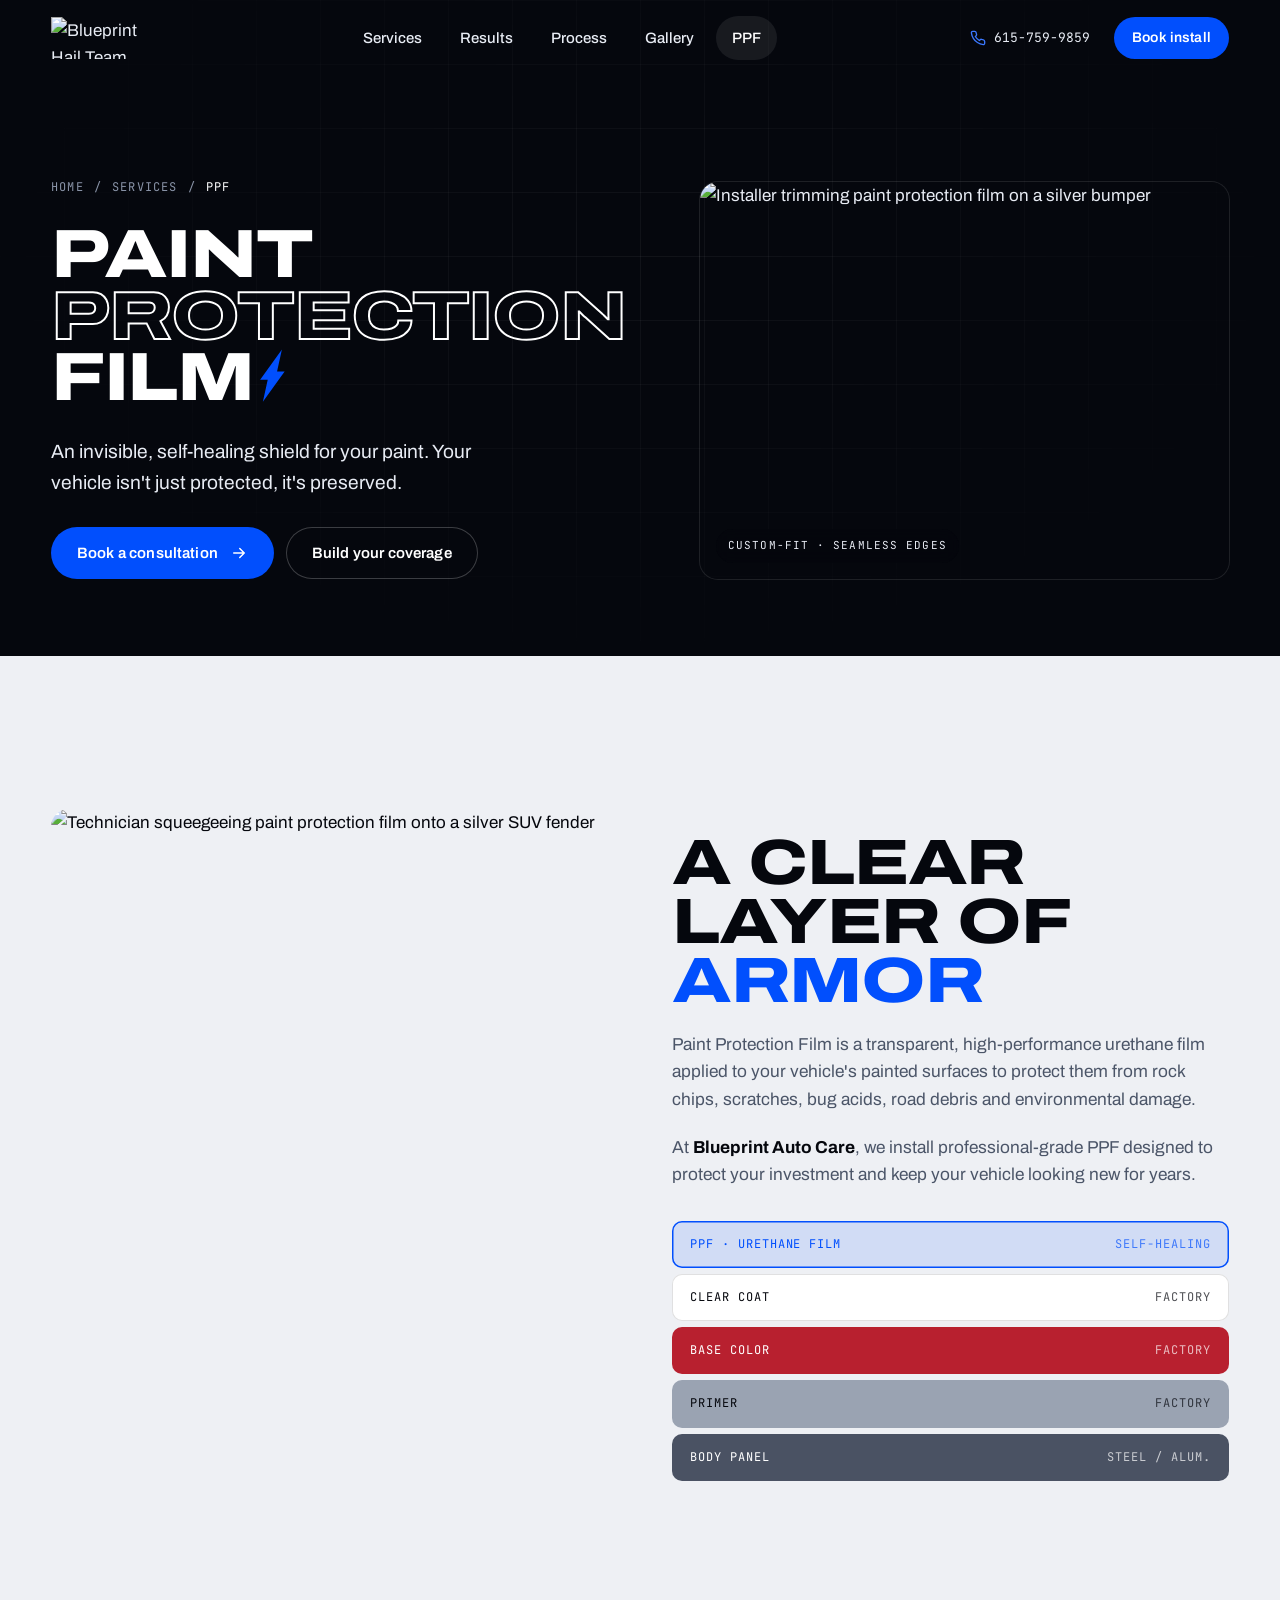
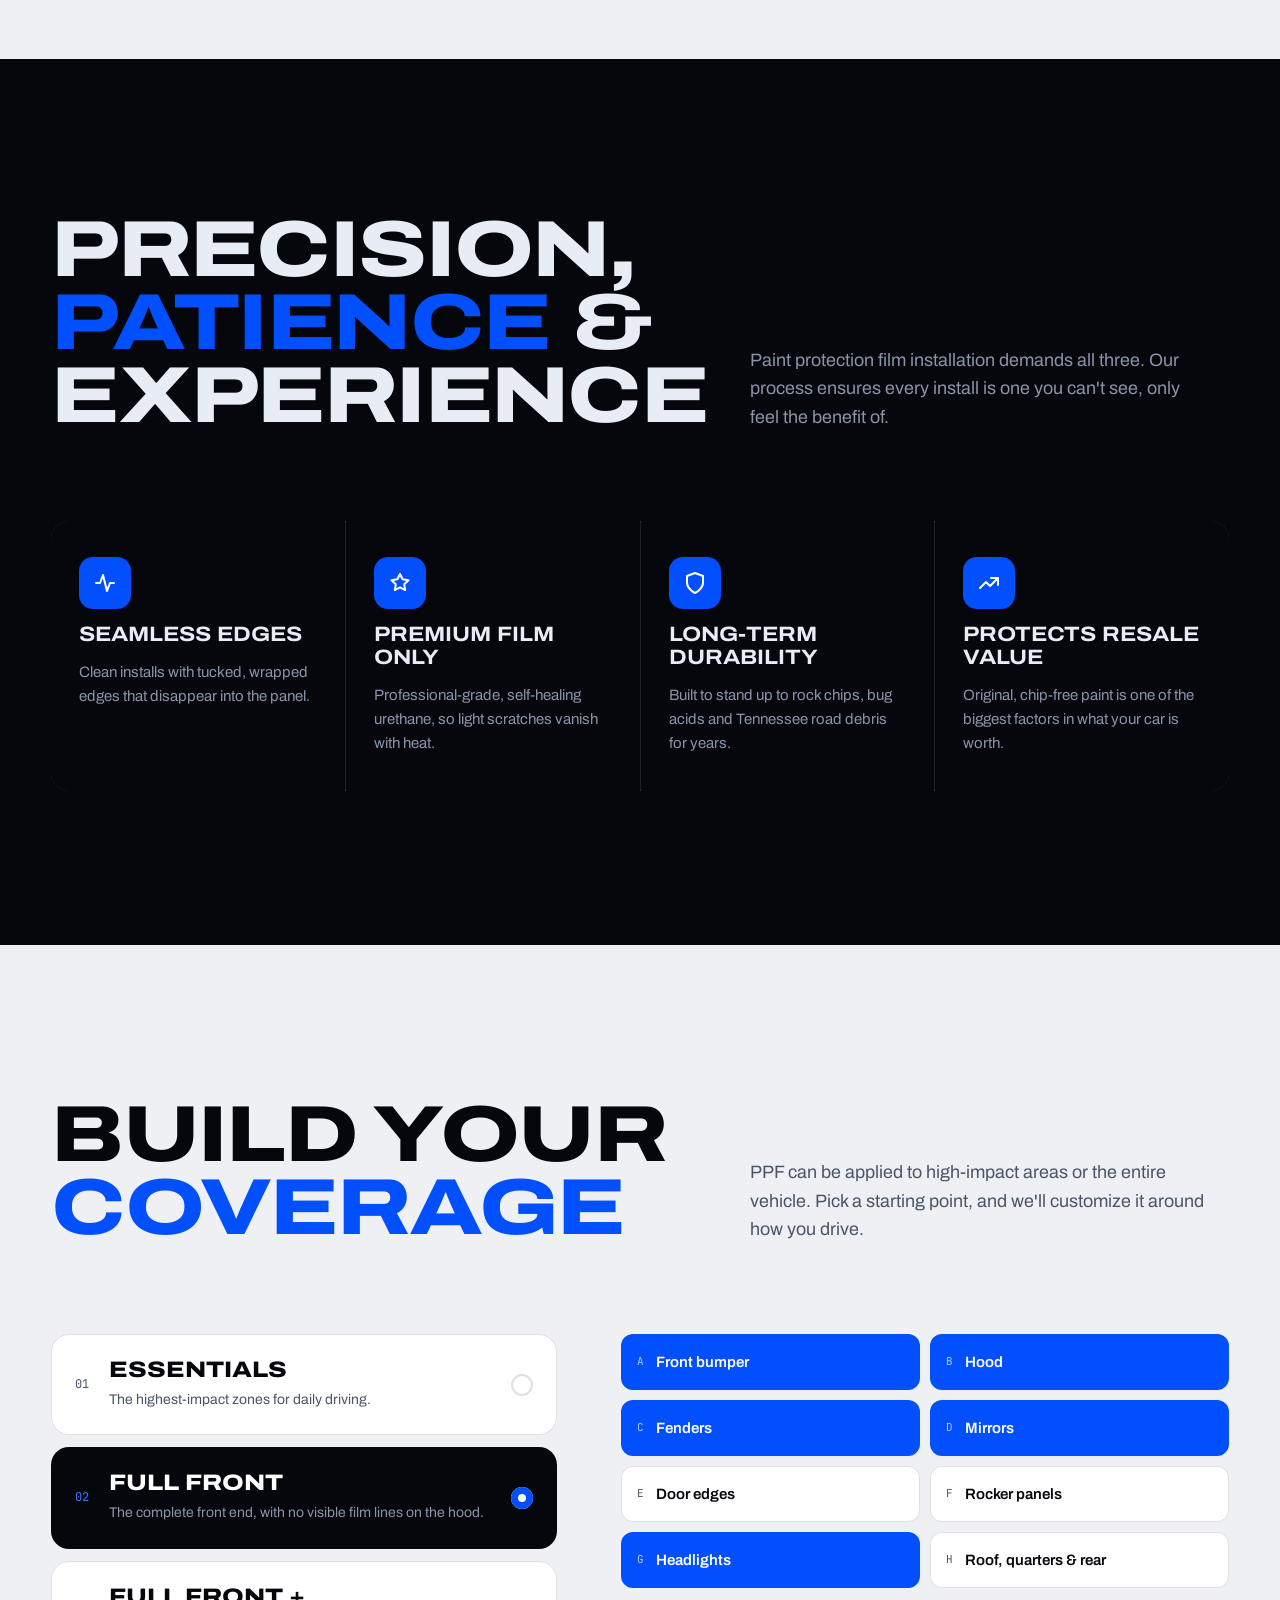
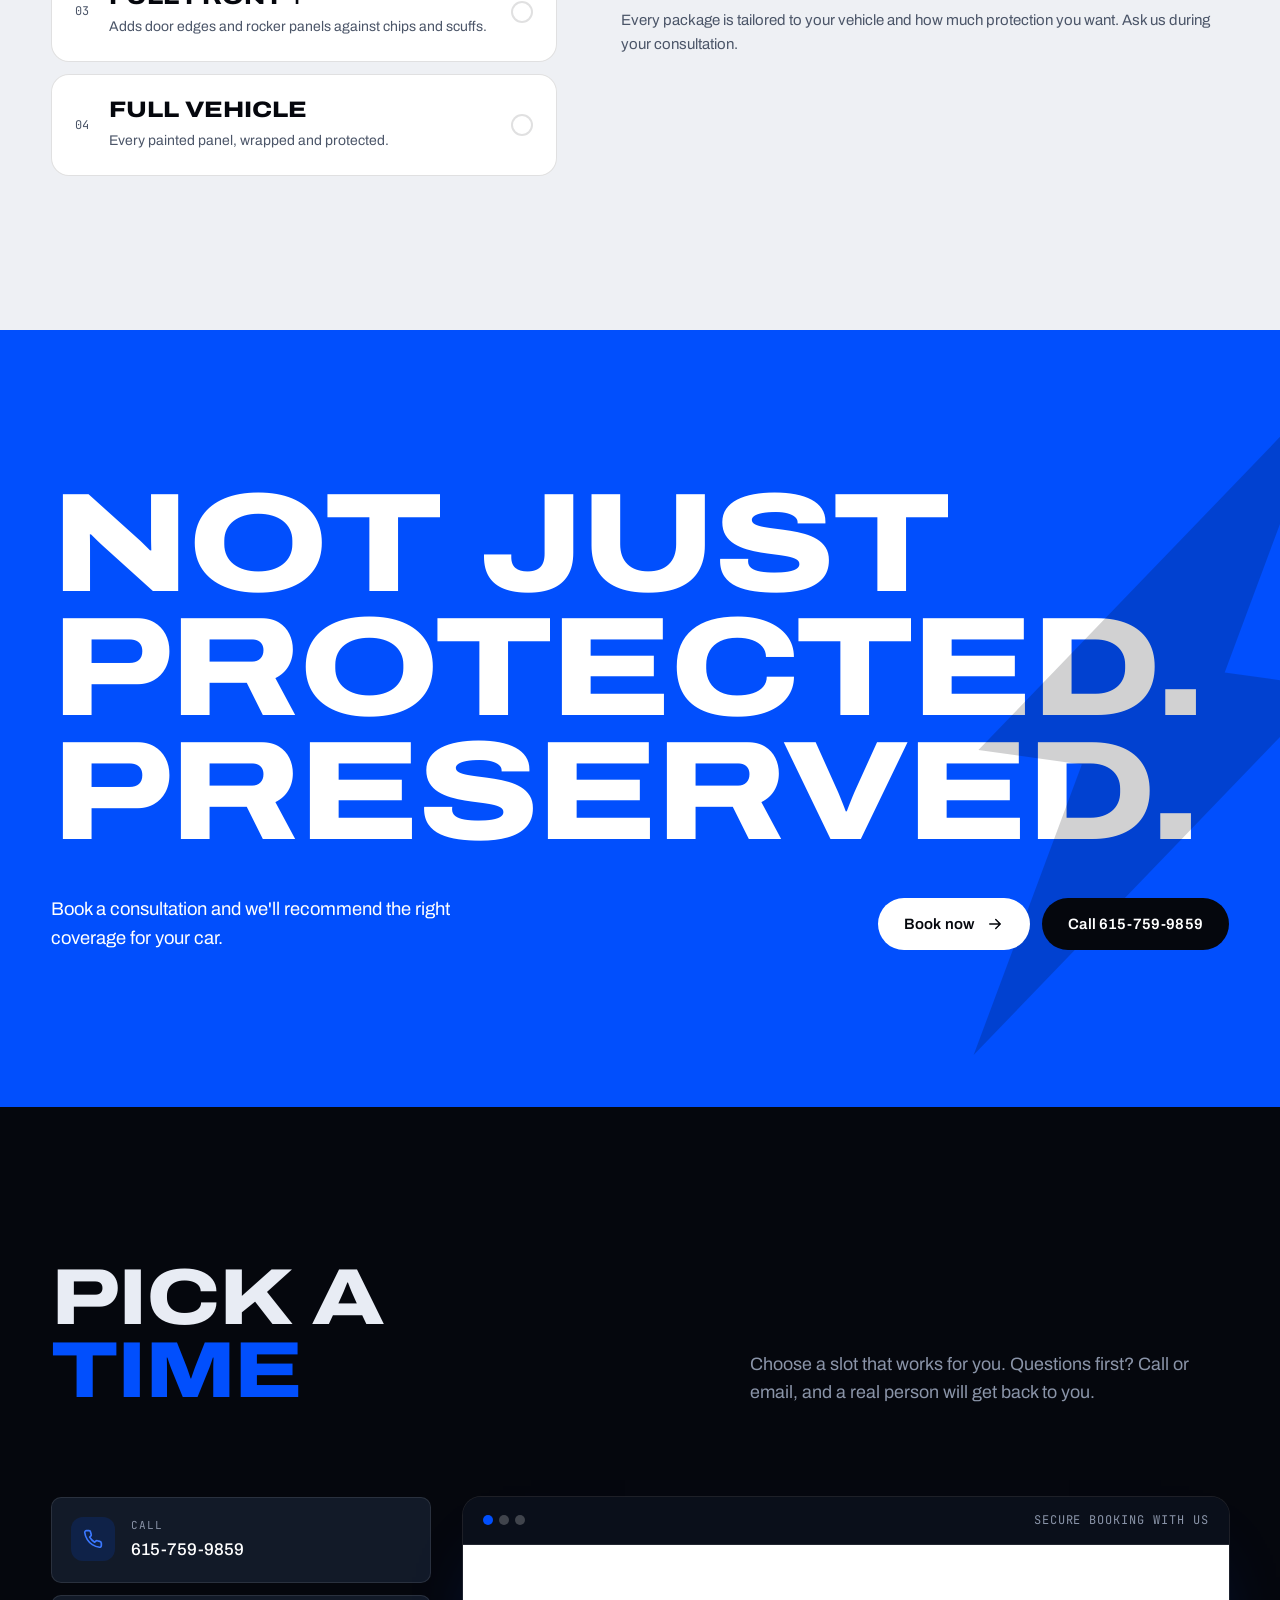
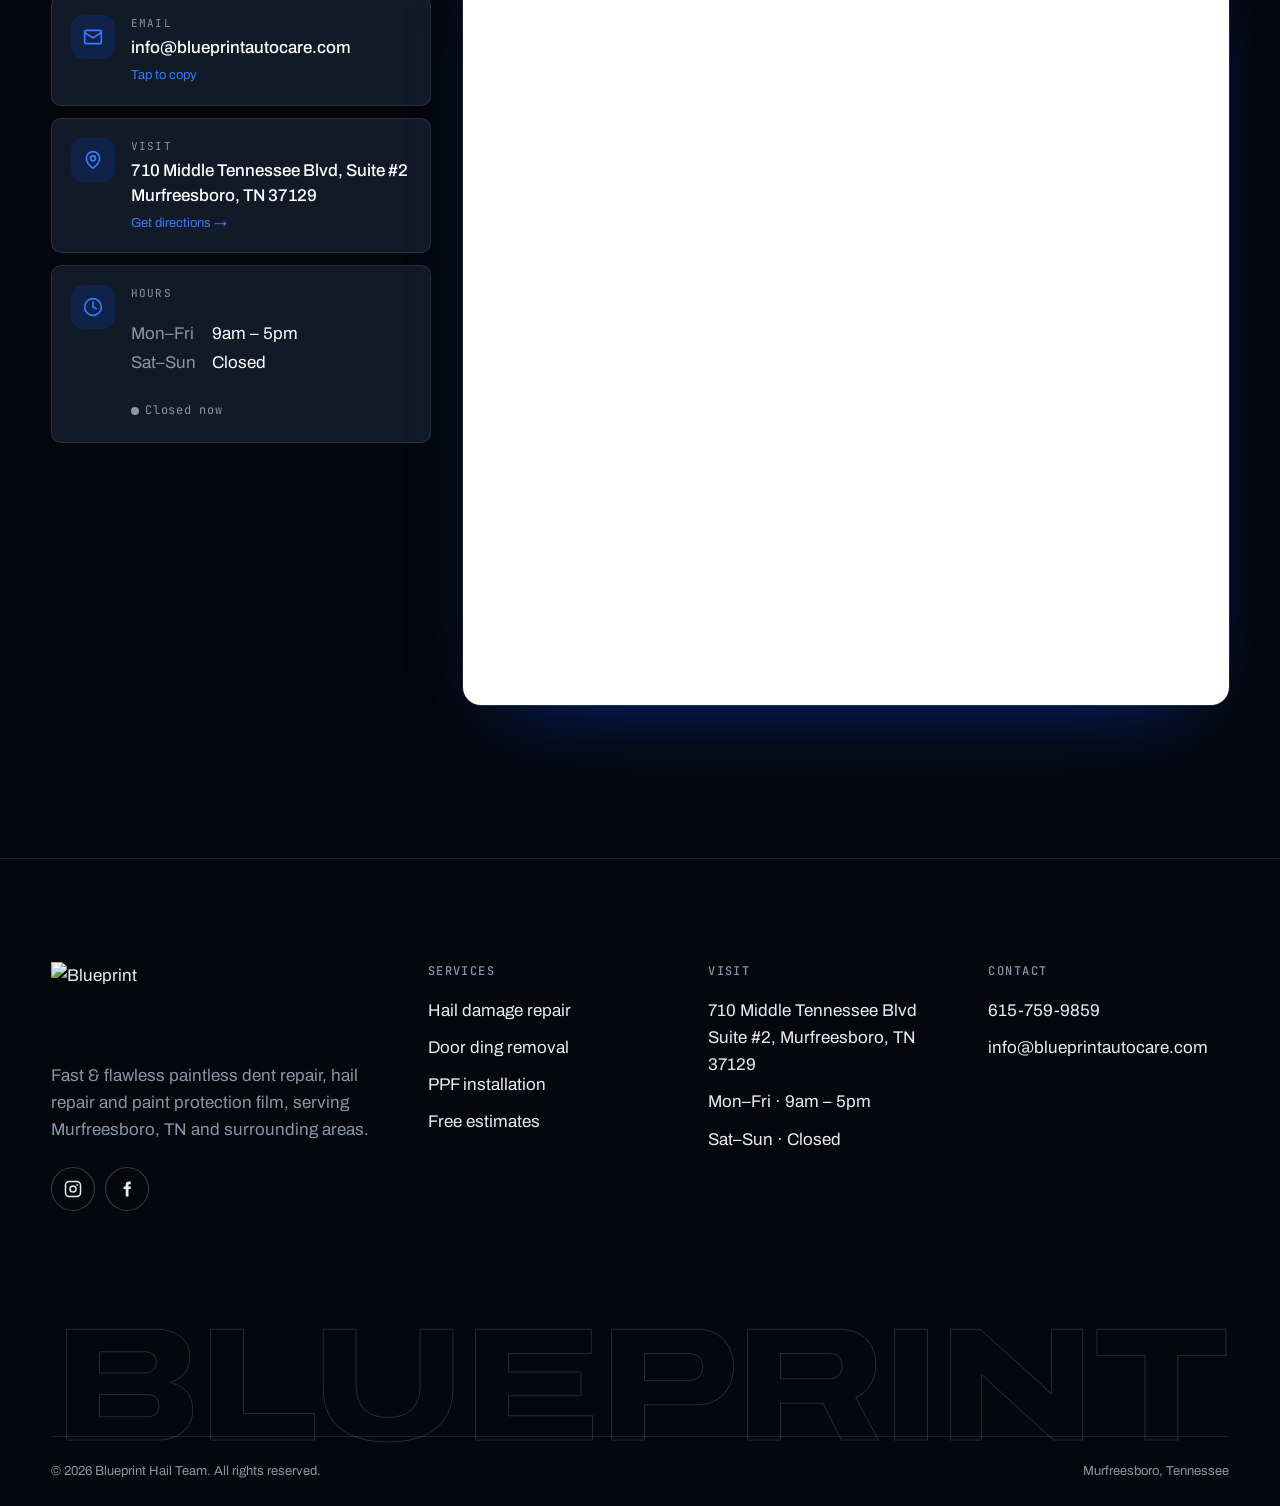
==== ppf.html @ 9aa2c20f "Jake Reboot 2.0" ====
<!DOCTYPE html>
<html lang="en" class="no-js">
<head>
	<meta charset="UTF-8">
	<meta name="viewport" content="width=device-width, initial-scale=1.0, viewport-fit=cover">
	<title>Paint Protection Film (PPF) Installation | Blueprint Hail Team, Murfreesboro TN</title>
	<meta name="description" content="Professional paint protection film installation in Murfreesboro, TN. Premium self-healing PPF, custom-fit with seamless edges. Partial front to full-vehicle coverage.">
	<meta name="theme-color" content="#05070d">
	<meta property="og:title" content="PPF Installation | Blueprint Hail Team">
	<meta property="og:description" content="Premium, self-healing paint protection film. Custom-fit coverage from the front bumper to the full vehicle.">
	<meta property="og:image" content="https://blueprintautocare.com/assets/dsc01618-web.jpg">
	<link rel="icon" type="image/svg+xml" href="assets/2025%20Update-TAT_02_BP_Color%20Fill.svg">
	<link rel="preconnect" href="https://fonts.googleapis.com">
	<link rel="preconnect" href="https://fonts.gstatic.com" crossorigin>
	<link href="https://fonts.googleapis.com/css2?family=Archivo:wdth,wght@62..125,100..900&family=JetBrains+Mono:wght@400;500&display=swap" rel="stylesheet">
	<link rel="stylesheet" href="style.css?v=15">
</head>
<body>
	<svg width="0" height="0" style="position:absolute" aria-hidden="true">
		<symbol id="i-bolt" viewBox="15 8 142 290"><path fill="currentColor" d="M34.52,295.12l26.44-119.96H19.57L138.38,11.15l-26.44,119.97h41.39Z"/></symbol>
		<symbol id="i-arrow" viewBox="0 0 24 24"><path fill="none" stroke="currentColor" stroke-width="2" stroke-linecap="round" stroke-linejoin="round" d="M5 12h14M13 6l6 6-6 6"/></symbol>
		<symbol id="i-phone" viewBox="0 0 24 24"><path fill="none" stroke="currentColor" stroke-width="2" stroke-linecap="round" stroke-linejoin="round" d="M22 16.9v3a2 2 0 0 1-2.2 2 19.8 19.8 0 0 1-8.6-3.1 19.5 19.5 0 0 1-6-6A19.8 19.8 0 0 1 2.1 4.2 2 2 0 0 1 4.1 2h3a2 2 0 0 1 2 1.7c.1.9.4 1.8.7 2.7a2 2 0 0 1-.5 2.1L8 9.8a16 16 0 0 0 6 6l1.3-1.3a2 2 0 0 1 2.1-.4c.9.3 1.8.6 2.7.7a2 2 0 0 1 1.7 2z"/></symbol>
		<symbol id="i-pin" viewBox="0 0 24 24"><path fill="none" stroke="currentColor" stroke-width="2" stroke-linecap="round" stroke-linejoin="round" d="M20 10c0 6-8 12-8 12s-8-6-8-12a8 8 0 0 1 16 0z"/><circle cx="12" cy="10" r="3" fill="none" stroke="currentColor" stroke-width="2"/></symbol>
		<symbol id="i-mail" viewBox="0 0 24 24"><rect x="2" y="4" width="20" height="16" rx="2" fill="none" stroke="currentColor" stroke-width="2"/><path fill="none" stroke="currentColor" stroke-width="2" stroke-linecap="round" stroke-linejoin="round" d="m22 7-10 6L2 7"/></symbol>
		<symbol id="i-clock" viewBox="0 0 24 24"><circle cx="12" cy="12" r="10" fill="none" stroke="currentColor" stroke-width="2"/><path fill="none" stroke="currentColor" stroke-width="2" stroke-linecap="round" d="M12 6v6l4 2"/></symbol>
		<symbol id="i-star" viewBox="0 0 24 24"><path fill="currentColor" d="m12 2 3.1 6.3 6.9 1-5 4.9 1.2 6.8L12 17.8 5.8 21l1.2-6.8-5-4.9 6.9-1z"/></symbol>
		<symbol id="i-close" viewBox="0 0 24 24"><path fill="none" stroke="currentColor" stroke-width="2" stroke-linecap="round" d="M6 6l12 12M18 6 6 18"/></symbol>
		<symbol id="i-left" viewBox="0 0 24 24"><path fill="none" stroke="currentColor" stroke-width="2" stroke-linecap="round" stroke-linejoin="round" d="m15 18-6-6 6-6"/></symbol>
		<symbol id="i-right" viewBox="0 0 24 24"><path fill="none" stroke="currentColor" stroke-width="2" stroke-linecap="round" stroke-linejoin="round" d="m9 18 6-6-6-6"/></symbol>
		<symbol id="i-drag" viewBox="0 0 24 24"><path fill="none" stroke="currentColor" stroke-width="2" stroke-linecap="round" stroke-linejoin="round" d="M8 7l-5 5 5 5M16 7l5 5-5 5M3 12h18"/></symbol>
		<symbol id="i-instagram" viewBox="0 0 24 24"><rect x="2" y="2" width="20" height="20" rx="5" fill="none" stroke="currentColor" stroke-width="2"/><circle cx="12" cy="12" r="4" fill="none" stroke="currentColor" stroke-width="2"/><circle cx="17.5" cy="6.5" r="1.2" fill="currentColor"/></symbol>
		<symbol id="i-facebook" viewBox="0 0 24 24"><path fill="currentColor" d="M14 8.5V6.8c0-.8.2-1.3 1.4-1.3H17V2.2c-.3 0-1.3-.2-2.5-.2-2.5 0-4.2 1.5-4.2 4.3v2.2H7.5V12h2.8v10H14V12h2.8l.4-3.5z"/></symbol>
	</svg>

		<a class="skip-link" href="#main">Skip to content</a>

	<header class="nav">
		<div class="wrap nav__inner">
			<a class="nav__logo" href="index.html" aria-label="Blueprint Hail Team home">
				<img src="assets/2025%20Update-TAT_01w_Uppercase%20Text_Color%20Fill.svg" alt="Blueprint Hail Team" width="117" height="42">
			</a>
			<nav class="nav__links" aria-label="Primary">
				<a href="index.html#services">Services</a>
				<a href="index.html#results">Results</a>
				<a href="index.html#process">Process</a>
				<a href="index.html#gallery">Gallery</a>
				<a href="ppf.html" aria-current="page">PPF</a>
			</nav>
			<div class="nav__right">
				<a class="nav__phone" href="tel:6157599859"><svg aria-hidden="true"><use href="#i-phone"/></svg>615-759-9859</a>
				<a class="btn btn--sm nav__book" href="#book">Book install</a>
				<button class="burger" type="button" aria-label="Open menu" aria-expanded="false" aria-controls="menu"><span></span></button>
			</div>
		</div>
	</header>

	<div class="menu" id="menu" aria-hidden="true">
		<nav class="menu__links" aria-label="Mobile">
			<a href="index.html">Home</a>
			<a href="index.html#services">Services</a>
			<a href="index.html#results">Results</a>
			<a href="index.html#gallery">Gallery</a>
			<a href="ppf.html">PPF</a>
		</nav>
		<div class="menu__foot">
			<a class="btn" href="#book">Book a PPF consult <svg class="arrow" aria-hidden="true"><use href="#i-arrow"/></svg></a>
			<a class="btn btn--ghost" href="tel:6157599859"><svg class="arrow" aria-hidden="true"><use href="#i-phone"/></svg>615-759-9859</a>
			<p>710 Middle Tennessee Blvd, Suite #2, Murfreesboro, TN · Mon–Fri 9am–5pm</p>
		</div>
	</div>

	<main id="main">
		<!-- ================= PAGE HERO ================= -->
		<section class="page-hero" aria-labelledby="ppf-title">
			<div class="grid-bg" aria-hidden="true"></div>
			<div class="wrap page-hero__grid">
				<div>
					<nav class="breadcrumb" aria-label="Breadcrumb"><a href="index.html">Home</a><span aria-hidden="true">/</span><span>Services</span><span aria-hidden="true">/</span><span style="color:var(--white)">PPF</span></nav>
					<h1 class="display page-hero__title" id="ppf-title">
						<span class="hero__title" style="font-size:inherit;line-height:inherit">
							<span class="line"><span>Paint</span></span>
							<span class="line"><span class="outline">Protection</span></span>
							<span class="line"><span>Film<svg class="bolt-inline" aria-hidden="true" style="color:var(--blue)"><use href="#i-bolt"/></svg></span></span>
						</span>
					</h1>
					<div class="page-hero__copy hero__bottom" style="margin-top:28px;grid-template-columns:1fr">
						<p class="hero__copy">An invisible, self-healing shield for your paint. Your vehicle isn't just protected, it's preserved.</p>
						<div class="hero__ctas">
							<a class="btn" href="#book" data-magnetic>Book a consultation <svg class="arrow" aria-hidden="true"><use href="#i-arrow"/></svg></a>
							<a class="btn btn--ghost" href="#coverage">Build your coverage</a>
						</div>
					</div>
				</div>
				<figure class="page-hero__media clip-reveal">
					<img src="assets/dsc01618-web.jpg" alt="Installer trimming paint protection film on a silver bumper" width="1600" height="1069" fetchpriority="high">
					<figcaption class="spec-tag">Custom-fit · Seamless edges</figcaption>
				</figure>
			</div>
		</section>

		<!-- ================= WHAT IS PPF ================= -->
		<section class="section section--light" aria-labelledby="what-title">
			<div class="wrap split">
				<div class="split__media clip-reveal">
					<img src="assets/dsc01597-web.jpg" alt="Technician squeegeeing paint protection film onto a silver SUV fender" loading="lazy" width="1069" height="1600">
				</div>
				<div class="prose">
					<h2 class="display h2 reveal" id="what-title" style="font-size:clamp(2.2rem,5vw,4.4rem)">A clear layer of<br><em>armor</em></h2>
					<p class="reveal">Paint Protection Film is a transparent, high-performance urethane film applied to your vehicle's painted surfaces to protect them from rock chips, scratches, bug acids, road debris and environmental damage.</p>
					<p class="reveal">At <strong>Blueprint Auto Care</strong>, we install professional-grade PPF designed to protect your investment and keep your vehicle looking new for years.</p>
					<div class="layers reveal-stagger" aria-label="Cross-section of a protected panel">
						<div class="layer layer--film"><span>PPF · urethane film</span><span>Self-healing</span></div>
						<div class="layer layer--clear"><span>Clear coat</span><span>Factory</span></div>
						<div class="layer layer--paint"><span>Base color</span><span>Factory</span></div>
						<div class="layer layer--primer"><span>Primer</span><span>Factory</span></div>
						<div class="layer layer--metal"><span>Body panel</span><span>Steel / alum.</span></div>
					</div>
				</div>
			</div>
		</section>

		<!-- ================= WHY BLUEPRINT ================= -->
		<section class="section" aria-labelledby="why-title">
			<div class="wrap">
				<div class="section-head">
					<div class="section-head__title">
						<h2 class="display h2 reveal" id="why-title">Precision,<br><em>patience</em> &amp; experience</h2>
					</div>
					<p class="lede reveal">Paint protection film installation demands all three. Our process ensures every install is one you can't see, only feel the benefit of.</p>
				</div>
				<div class="benefits reveal-stagger">
					<div class="benefit">
						<span class="benefit__icon"><svg viewBox="0 0 24 24" fill="none" stroke="currentColor" stroke-width="2" stroke-linecap="round" stroke-linejoin="round" aria-hidden="true"><path d="M3 12h4l3-8 4 16 3-8h4"/></svg></span>
						<h3>Seamless edges</h3>
						<p>Clean installs with tucked, wrapped edges that disappear into the panel.</p>
					</div>
					<div class="benefit">
						<span class="benefit__icon"><svg viewBox="0 0 24 24" fill="none" stroke="currentColor" stroke-width="2" stroke-linecap="round" stroke-linejoin="round" aria-hidden="true"><path d="m12 3 2.6 5.3 5.9.9-4.3 4.1 1 5.8L12 16.4l-5.2 2.7 1-5.8-4.3-4.1 5.9-.9z"/></svg></span>
						<h3>Premium film only</h3>
						<p>Professional-grade, self-healing urethane, so light scratches vanish with heat.</p>
					</div>
					<div class="benefit">
						<span class="benefit__icon"><svg viewBox="0 0 24 24" fill="none" stroke="currentColor" stroke-width="2" stroke-linecap="round" stroke-linejoin="round" aria-hidden="true"><path d="M12 22s8-4 8-10V5l-8-3-8 3v7c0 6 8 10 8 10z"/></svg></span>
						<h3>Long-term durability</h3>
						<p>Built to stand up to rock chips, bug acids and Tennessee road debris for years.</p>
					</div>
					<div class="benefit">
						<span class="benefit__icon"><svg viewBox="0 0 24 24" fill="none" stroke="currentColor" stroke-width="2" stroke-linecap="round" stroke-linejoin="round" aria-hidden="true"><path d="M3 17l6-6 4 4 8-8M14 7h7v7"/></svg></span>
						<h3>Protects resale value</h3>
						<p>Original, chip-free paint is one of the biggest factors in what your car is worth.</p>
					</div>
				</div>
			</div>
		</section>

		<!-- ================= COVERAGE ================= -->
		<section class="section section--light" id="coverage" aria-labelledby="coverage-title">
			<div class="wrap">
				<div class="section-head">
					<div class="section-head__title">
						<h2 class="display h2 reveal" id="coverage-title">Build your<br><em>coverage</em></h2>
					</div>
					<p class="lede reveal">PPF can be applied to high-impact areas or the entire vehicle. Pick a starting point, and we'll customize it around how you drive.</p>
				</div>

				<div class="coverage">
					<div class="packages reveal-stagger" role="group" aria-label="Coverage options">
						<button class="package" type="button" aria-pressed="false" data-zones="bumper,headlights,mirrors">
							<span class="package__num">01</span>
							<span><span class="package__name">Essentials</span><span class="package__desc">The highest-impact zones for daily driving.</span></span>
							<span class="package__radio" aria-hidden="true"></span>
						</button>
						<button class="package" type="button" aria-pressed="true" data-zones="bumper,hood,fenders,mirrors,headlights">
							<span class="package__num">02</span>
							<span><span class="package__name">Full front</span><span class="package__desc">The complete front end, with no visible film lines on the hood.</span></span>
							<span class="package__radio" aria-hidden="true"></span>
						</button>
						<button class="package" type="button" aria-pressed="false" data-zones="bumper,hood,fenders,mirrors,headlights,doors,rockers">
							<span class="package__num">03</span>
							<span><span class="package__name">Full front +</span><span class="package__desc">Adds door edges and rocker panels against chips and scuffs.</span></span>
							<span class="package__radio" aria-hidden="true"></span>
						</button>
						<button class="package" type="button" aria-pressed="false" data-zones="all">
							<span class="package__num">04</span>
							<span><span class="package__name">Full vehicle</span><span class="package__desc">Every painted panel, wrapped and protected.</span></span>
							<span class="package__radio" aria-hidden="true"></span>
						</button>
					</div>

					<div>
						<div class="zones reveal-stagger" aria-live="polite">
							<div class="zone" data-zone="bumper"><small>A</small>Front bumper</div>
							<div class="zone" data-zone="hood"><small>B</small>Hood</div>
							<div class="zone" data-zone="fenders"><small>C</small>Fenders</div>
							<div class="zone" data-zone="mirrors"><small>D</small>Mirrors</div>
							<div class="zone" data-zone="doors"><small>E</small>Door edges</div>
							<div class="zone" data-zone="rockers"><small>F</small>Rocker panels</div>
							<div class="zone" data-zone="headlights"><small>G</small>Headlights</div>
							<div class="zone" data-zone="full"><small>H</small>Roof, quarters &amp; rear</div>
						</div>
						<p class="coverage__note reveal">Every package is tailored to your vehicle and how much protection you want. Ask us during your consultation.</p>
					</div>
				</div>
			</div>
		</section>

		<!-- ================= CTA BAND ================= -->
		<section class="section section--blue cta-band" aria-label="Get started">
			<svg class="cta-band__bolt" viewBox="15 8 142 290" aria-hidden="true"><path d="M34.52,295.12l26.44-119.96H19.57L138.38,11.15l-26.44,119.97h41.39Z"/></svg>
			<div class="wrap">
				<h2 class="display cta-band__title reveal">Not just<br>protected.<br>Preserved.</h2>
				<div class="cta-band__row reveal">
					<p style="max-width:40ch;font-size:1.15rem">Book a consultation and we'll recommend the right coverage for your car.</p>
					<div style="display:flex;gap:12px;flex-wrap:wrap">
						<a class="btn btn--white" href="#book" data-magnetic>Book now <svg class="arrow" aria-hidden="true"><use href="#i-arrow"/></svg></a>
						<a class="btn btn--dark" href="tel:6157599859">Call 615-759-9859</a>
					</div>
				</div>
			</div>
		</section>

		<!-- ================= BOOKING ================= -->
		<section class="section" id="book" aria-labelledby="book-title">
			<div class="wrap">
				<div class="section-head">
					<div class="section-head__title">
						<h2 class="display h2 reveal" id="book-title">Pick a<br><em>time</em></h2>
					</div>
					<p class="lede reveal">Choose a slot that works for you. Questions first? Call or email, and a real person will get back to you.</p>
				</div>
				<div class="booking">
					<div class="info-list reveal-stagger">
						<a class="info" href="tel:6157599859">
							<span class="info__icon"><svg aria-hidden="true"><use href="#i-phone"/></svg></span>
							<span><span class="info__k">Call</span><span class="info__v">615-759-9859</span></span>
						</a>
						<button class="info" type="button" data-copy="info@blueprintautocare.com">
							<span class="info__icon"><svg aria-hidden="true"><use href="#i-mail"/></svg></span>
							<span><span class="info__k">Email</span><span class="info__v">info@blueprintautocare.com</span><span class="info__note" aria-live="polite">Tap to copy</span></span>
						</button>
						<a class="info" href="https://www.google.com/maps/dir/?api=1&amp;destination=710%20Middle%20Tennessee%20Blvd%20Suite%20%232%20Murfreesboro%2C%20TN%2037129" target="_blank" rel="noopener">
							<span class="info__icon"><svg aria-hidden="true"><use href="#i-pin"/></svg></span>
							<span><span class="info__k">Visit</span><span class="info__v">710 Middle Tennessee Blvd, Suite #2<br>Murfreesboro, TN 37129</span><span class="info__note">Get directions →</span></span>
						</a>
						<div class="info">
							<span class="info__icon"><svg aria-hidden="true"><use href="#i-clock"/></svg></span>
							<span>
								<span class="info__k">Hours</span>
								<dl class="hours"><dt>Mon–Fri</dt><dd>9am – 5pm</dd><dt>Sat–Sun</dt><dd>Closed</dd></dl>
								<span class="open-badge" aria-live="polite"></span>
							</span>
						</div>
					</div>
					<div class="scheduler reveal">
						<div class="scheduler__bar"><span class="scheduler__dots" aria-hidden="true"><i></i><i></i><i></i></span><span>Secure booking with us</span></div>
						<!-- Google Calendar Appointment Scheduling begin -->
<iframe src="https://calendar.google.com/calendar/appointments/schedules/AcZssZ2P0lIAbGLiR3K-W4976WwD8EBDW6SEz6bKkScvPcoPEzA7Uhv_6_Kh0KGtB_3BS-S6Pb1pARoO?gv=true" style="border: 0" width="100%" height="600" frameborder="0"></iframe>
<!-- end Google Calendar Appointment Scheduling -->
					</div>
				</div>
			</div>
		</section>
	</main>

	<!-- ================= FOOTER ================= -->
	<footer class="footer">
		<div class="wrap">
			<div class="footer__grid">
				<div class="footer__brand">
					<img src="assets/2025%20Update-TAT_02w_BP_Color%20Fill.svg" alt="Blueprint" width="120" height="80" loading="lazy">
					<p>Fast &amp; flawless paintless dent repair, hail repair and paint protection film, serving Murfreesboro, TN and surrounding areas.</p>
					<div class="socials">
						<a href="https://www.instagram.com/blueprinthailteam/" target="_blank" rel="noopener" aria-label="Instagram"><svg aria-hidden="true"><use href="#i-instagram"/></svg></a>
						<a href="https://www.facebook.com/p/Blueprint-Hail-Team-100042714476335/" target="_blank" rel="noopener" aria-label="Facebook"><svg aria-hidden="true"><use href="#i-facebook"/></svg></a>
					</div>
				</div>
				<div>
					<h4>Services</h4>
					<ul class="footer__list">
						<li><a href="index.html#services">Hail damage repair</a></li>
						<li><a href="index.html#services">Door ding removal</a></li>
						<li><a href="ppf.html">PPF installation</a></li>
						<li><a href="#book">Free estimates</a></li>
					</ul>
				</div>
				<div>
					<h4>Visit</h4>
					<ul class="footer__list">
						<li><a href="https://www.google.com/maps/dir/?api=1&amp;destination=710%20Middle%20Tennessee%20Blvd%20Suite%20%232%20Murfreesboro%2C%20TN%2037129" target="_blank" rel="noopener">710 Middle Tennessee Blvd<br>Suite #2, Murfreesboro, TN 37129</a></li>
						<li>Mon–Fri · 9am – 5pm</li>
						<li>Sat–Sun · Closed</li>
					</ul>
				</div>
				<div>
					<h4>Contact</h4>
					<ul class="footer__list">
						<li><a href="tel:6157599859">615-759-9859</a></li>
						<li><a href="mailto:info@blueprintautocare.com">info@blueprintautocare.com</a></li>
					</ul>
				</div>
			</div>
		</div>
		<div class="display footer__mega" aria-hidden="true">Blueprint</div>
		<div class="wrap">
			<div class="footer__bottom">
				<span>© <span data-year>2026</span> Blueprint Hail Team. All rights reserved.</span>
				<span>Murfreesboro, Tennessee</span>
			</div>
		</div>
	</footer>

	<div class="action-bar" aria-label="Quick actions">
		<a class="btn btn--ghost" href="tel:6157599859"><svg class="arrow" aria-hidden="true"><use href="#i-phone"/></svg>Call</a>
		<a class="btn" href="#book">Book install</a>
	</div>

	<script src="script.js?v=15"></script>
</body>
</html>
---- style.css ----
/* ==========================================================================
   Blueprint Hail Team: design system
   ========================================================================== */

:root {
  --blue: #014ffd;
  --blue-hi: #3b78ff;
  --blue-glow: rgba(1, 79, 253, 0.45);
  --ink: #05070d;
  --ink-2: #0a0f1a;
  --navy: #041c2c;
  --steel: #121a28;
  --paper: #eef0f4;
  --paper-2: #e2e6ee;
  --white: #ffffff;
  --text: #e8ecf4;
  --muted: #8a94a8;
  --muted-dark: #4b5568;
  --line: rgba(255, 255, 255, 0.1);
  --line-strong: rgba(255, 255, 255, 0.22);
  --line-dark: rgba(5, 7, 13, 0.12);

  --font: "Archivo", system-ui, -apple-system, "Segoe UI", sans-serif;
  --mono: "JetBrains Mono", ui-monospace, "SF Mono", Menlo, monospace;

  --gutter: clamp(16px, 4vw, 56px);
  --max: 1440px;
  --radius: 18px;
  --radius-sm: 10px;
  --ease: cubic-bezier(0.22, 1, 0.36, 1);
  --ease-in-out: cubic-bezier(0.65, 0, 0.35, 1);
  --nav-h: 76px;
}

/* ---------- Reset ---------- */
*, *::before, *::after { box-sizing: border-box; }
html { -webkit-text-size-adjust: 100%; scroll-behavior: smooth; scroll-padding-top: var(--nav-h); }
body {
  margin: 0;
  background: var(--ink);
  color: var(--text);
  font-family: var(--font);
  font-size: 17px;
  line-height: 1.6;
  font-variation-settings: "wdth" 100;
  -webkit-font-smoothing: antialiased;
  overflow-x: hidden;
}
img, video, svg, iframe { display: block; max-width: 100%; }
a { color: inherit; text-decoration: none; }
button { font: inherit; color: inherit; background: none; border: 0; cursor: pointer; padding: 0; }
h1, h2, h3, h4, p, ul, figure, blockquote { margin: 0; }
ul { padding: 0; list-style: none; }
::selection { background: var(--blue); color: var(--white); }
:focus-visible { outline: 2px solid var(--blue-hi); outline-offset: 3px; border-radius: 4px; }

.sr-only {
  position: absolute; width: 1px; height: 1px; padding: 0; margin: -1px;
  overflow: hidden; clip: rect(0 0 0 0); white-space: nowrap; border: 0;
}
.skip-link {
  position: fixed; top: 12px; left: 12px; z-index: 200;
  background: var(--blue); color: var(--white); padding: 10px 16px; border-radius: 999px;
  transform: translateY(-200%); transition: transform 0.3s var(--ease);
}
.skip-link:focus { transform: none; }

/* ---------- Layout primitives ---------- */
.wrap { width: 100%; max-width: var(--max); margin-inline: auto; padding-inline: var(--gutter); }
.section { position: relative; padding-block: clamp(88px, 12vw, 168px); }
.section--light { background: var(--paper); color: var(--ink); }
.section--blue { background: var(--blue); color: var(--white); }

.display {
  font-weight: 800;
  font-variation-settings: "wdth" 125;
  text-transform: uppercase;
  letter-spacing: -0.02em;
  line-height: 0.92;
}
.h2 {
  font-size: clamp(2.4rem, 6.2vw, 5.6rem);
}
.h2 em, .display em {
  font-style: normal;
  color: var(--blue);
}
.section--blue .h2 em { color: var(--ink); }
.lede { font-size: clamp(1.05rem, 1.4vw, 1.25rem); color: var(--muted); max-width: 46ch; }
.section--light .lede { color: var(--muted-dark); }

.section-head {
  display: grid; gap: 28px;
  grid-template-columns: 1fr;
  margin-bottom: clamp(48px, 7vw, 96px);
}
.section-head__title { display: grid; gap: 20px; }
@media (min-width: 900px) {
  .section-head { grid-template-columns: 1.4fr 1fr; align-items: end; }
}

/* blueprint grid texture */
.grid-bg {
  position: absolute; inset: 0; pointer-events: none;
  background-image:
    linear-gradient(var(--line) 1px, transparent 1px),
    linear-gradient(90deg, var(--line) 1px, transparent 1px);
  background-size: 64px 64px;
  mask-image: radial-gradient(ellipse at 50% 40%, #000 0%, transparent 75%);
  -webkit-mask-image: radial-gradient(ellipse at 50% 40%, #000 0%, transparent 75%);
  opacity: 0.5;
}

/* ---------- Buttons ---------- */
.btn {
  --bg: var(--blue); --fg: var(--white);
  position: relative; isolation: isolate; overflow: hidden;
  display: inline-flex; align-items: center; justify-content: center; gap: 12px;
  min-height: 52px; padding: 0 26px;
  border-radius: 999px;
  background: var(--bg); color: var(--fg);
  font-weight: 600; font-size: 15px; letter-spacing: 0.01em;
  transition: transform 0.4s var(--ease), box-shadow 0.4s var(--ease), color 0.4s var(--ease);
  white-space: nowrap;
}
.btn::before {
  content: ""; position: absolute; inset: 0; z-index: -1;
  background: var(--white);
  transform: translateY(101%);
  border-radius: inherit;
  transition: transform 0.5s var(--ease);
}
.btn:hover::before { transform: none; }
.btn:hover { color: var(--blue); box-shadow: 0 14px 40px -12px var(--blue-glow); }
.btn .arrow { width: 18px; height: 18px; transition: transform 0.4s var(--ease); }
.btn:hover .arrow { transform: translateX(3px) rotate(-45deg); }

.btn--ghost { --bg: transparent; --fg: var(--white); box-shadow: inset 0 0 0 1px var(--line-strong); }
.btn--ghost:hover { color: var(--ink); box-shadow: inset 0 0 0 1px var(--white); }
.btn--dark { --bg: var(--ink); --fg: var(--white); }
.btn--dark::before { background: var(--blue); }
.btn--dark:hover { color: var(--white); }
.btn--white { --bg: var(--white); --fg: var(--ink); }
.btn--white::before { background: var(--ink); }
.btn--white:hover { color: var(--white); }
.btn--sm { min-height: 42px; padding: 0 18px; font-size: 14px; }

.link-arrow {
  display: inline-flex; align-items: center; gap: 10px;
  font-weight: 600; border-bottom: 1px solid currentColor; padding-bottom: 4px;
  transition: gap 0.3s var(--ease), color 0.3s;
}
.link-arrow:hover { gap: 16px; color: var(--blue); }
.link-arrow svg { width: 16px; height: 16px; }

/* ---------- Navigation ---------- */
.nav {
  position: fixed; inset: 0 0 auto 0; z-index: 100;
  height: var(--nav-h);
  transition: background 0.4s var(--ease), backdrop-filter 0.4s, transform 0.5s var(--ease), box-shadow 0.4s;
}
.nav.is-scrolled {
  background: rgba(5, 7, 13, 0.72);
  backdrop-filter: blur(16px) saturate(140%);
  -webkit-backdrop-filter: blur(16px) saturate(140%);
  box-shadow: 0 1px 0 var(--line);
}
.nav.is-hidden { transform: translateY(-100%); }
.nav__inner {
  height: 100%; display: flex; align-items: center; justify-content: space-between; gap: 24px;
}
.nav__logo img { height: 42px; width: auto; }
.nav__links { display: none; gap: 6px; }
.nav__links a {
  position: relative; padding: 10px 16px; border-radius: 999px;
  font-size: 15px; font-weight: 500; color: var(--text);
  transition: background 0.3s, color 0.3s;
}
.nav__links a:hover, .nav__links a[aria-current="page"] { background: rgba(255,255,255,0.08); color: var(--white); }
.nav__right { display: flex; align-items: center; gap: 10px; }
.nav__phone {
  display: none; align-items: center; gap: 8px;
  font-family: var(--mono); font-size: 13px; color: var(--text);
  padding: 10px 14px; border-radius: 999px;
  transition: background 0.3s;
}
.nav__phone:hover { background: rgba(255,255,255,0.08); }
.nav__phone svg { width: 16px; height: 16px; color: var(--blue-hi); }
.nav__book { display: none; }

.burger {
  width: 48px; height: 48px; border-radius: 50%;
  display: grid; place-items: center;
  background: rgba(255,255,255,0.08);
  box-shadow: inset 0 0 0 1px var(--line);
}
.burger span { position: relative; width: 18px; height: 2px; background: currentColor; transition: background 0.2s; }
.burger span::before, .burger span::after {
  content: ""; position: absolute; left: 0; width: 100%; height: 2px; background: currentColor;
  transition: transform 0.4s var(--ease), top 0.4s var(--ease);
}
.burger span::before { top: -6px; }
.burger span::after { top: 6px; }
.menu-open .burger span { background: transparent; }
.menu-open .burger span::before { top: 0; transform: rotate(45deg); }
.menu-open .burger span::after { top: 0; transform: rotate(-45deg); }

@media (min-width: 1000px) {
  .nav__links { display: flex; }
  .nav__phone { display: inline-flex; }
  .nav__book { display: inline-flex; }
  .burger { display: none; }
}
@media (min-width: 560px) and (max-width: 999px) {
  .nav__book { display: inline-flex; }
}

/* Mobile menu */
.menu {
  position: fixed; inset: 0; z-index: 90;
  background: var(--ink);
  padding: calc(var(--nav-h) + 24px) var(--gutter) 32px;
  display: flex; flex-direction: column; justify-content: space-between;
  clip-path: inset(0 0 100% 0);
  transition: clip-path 0.7s var(--ease-in-out), visibility 0s 0.7s;
  visibility: hidden;
  overflow-y: auto;
}
.menu-open .menu { clip-path: inset(0 0 0 0); visibility: visible; transition: clip-path 0.7s var(--ease-in-out); }
.menu-open { overflow: hidden; }
.menu__links { display: grid; gap: 4px; }
.menu__links a {
  display: flex; align-items: baseline; gap: 16px;
  font-size: clamp(2.4rem, 11vw, 4rem);
  font-weight: 800; font-variation-settings: "wdth" 125; text-transform: uppercase; line-height: 1.05;
  padding-block: 6px; border-bottom: 1px solid var(--line);
  opacity: 0; transform: translateY(24px);
  transition: opacity 0.5s var(--ease), transform 0.6s var(--ease), color 0.3s;
}
.menu__links a:hover { color: var(--blue-hi); }
.menu-open .menu__links a { opacity: 1; transform: none; }
.menu-open .menu__links a:nth-child(1) { transition-delay: 0.25s; }
.menu-open .menu__links a:nth-child(2) { transition-delay: 0.3s; }
.menu-open .menu__links a:nth-child(3) { transition-delay: 0.35s; }
.menu-open .menu__links a:nth-child(4) { transition-delay: 0.4s; }
.menu-open .menu__links a:nth-child(5) { transition-delay: 0.45s; }
.menu__foot { display: grid; gap: 16px; margin-top: 40px; color: var(--muted); font-size: 15px; }
.menu__foot .btn { width: 100%; }

/* ---------- Hero ---------- */
.hero {
  position: relative; min-height: 100svh;
  display: flex; flex-direction: column; justify-content: flex-end;
  overflow: hidden; isolation: isolate;
  padding-top: calc(var(--nav-h) + 40px);
}
.hero__media { position: absolute; inset: 0; z-index: -2; }
.hero__media video {
  width: 100%; height: 100%; object-fit: cover;
  transform: scale(1.08);
  animation: heroZoom 2.4s var(--ease) forwards;
}
@keyframes heroZoom { to { transform: scale(1); } }
.hero__media::after {
  content: ""; position: absolute; inset: 0;
  background:
    linear-gradient(180deg, rgba(5,7,13,0.65) 0%, rgba(5,7,13,0.15) 35%, rgba(5,7,13,0.55) 65%, var(--ink) 100%),
    linear-gradient(90deg, rgba(5,7,13,0.75) 0%, transparent 60%);
}
.hero .grid-bg { z-index: -1; opacity: 0.35; mask-image: linear-gradient(180deg, transparent, #000 40%, #000 70%, transparent); -webkit-mask-image: linear-gradient(180deg, transparent, #000 40%, #000 70%, transparent); }

.hero__inner { padding-bottom: clamp(48px, 8vw, 112px); }
.hero__title {
  font-size: clamp(3.1rem, 12.4vw, 12rem);
  line-height: 0.86;
  color: var(--white);
}
.hero__title .line { display: block; overflow: hidden; padding-bottom: 0.04em; }
.hero__title .line > span { display: inline-block; transform: translateY(105%); animation: lineUp 1.1s var(--ease) forwards; }
.hero__title .line:nth-child(2) > span { animation-delay: 0.1s; }
.hero__title .line:nth-child(3) > span { animation-delay: 0.2s; }
@keyframes lineUp { to { transform: none; } }
.hero__title .outline {
  color: transparent;
  -webkit-text-stroke: 2px var(--white);
}
.hero__title .bolt-inline {
  display: inline-block; width: 0.42em; height: 0.78em; vertical-align: -0.04em; margin-left: 0.06em;
}

.hero__bottom {
  margin-top: clamp(32px, 5vw, 56px);
  display: grid; gap: 28px;
  grid-template-columns: 1fr;
  align-items: end;
  opacity: 0; transform: translateY(20px);
  animation: fadeUp 1s var(--ease) 0.6s forwards;
}
@keyframes fadeUp { to { opacity: 1; transform: none; } }
.hero__copy { font-size: clamp(1.05rem, 1.5vw, 1.3rem); max-width: 40ch; color: var(--text); }
.hero__ctas { display: flex; flex-wrap: wrap; gap: 12px; }
@media (min-width: 900px) {
  .hero__bottom { grid-template-columns: 1fr auto; }
}

.hero__coords {
  position: absolute; right: var(--gutter); top: calc(var(--nav-h) + 24px);
  font-family: var(--mono); font-size: 11px; letter-spacing: 0.12em; color: var(--muted);
  text-align: right; display: none;
}
@media (min-width: 900px) { .hero__coords { display: block; } }

/* ---------- Marquee ---------- */
.marquee {
  background: var(--blue); color: var(--white);
  overflow: hidden; white-space: nowrap;
  padding-block: 18px;
  border-block: 1px solid rgba(255,255,255,0.15);
}
.marquee__track { display: inline-flex; animation: marquee 32s linear infinite; }
.marquee__group { display: inline-flex; align-items: center; }
.marquee__item {
  display: inline-flex; align-items: center; gap: 28px; padding-right: 28px;
  font-weight: 800; font-variation-settings: "wdth" 125; text-transform: uppercase;
  font-size: clamp(1.25rem, 2.6vw, 2rem); letter-spacing: -0.01em;
}
.marquee__item svg { width: 18px; height: 32px; flex: none; }
@keyframes marquee { to { transform: translateX(-50%); } }

/* ---------- Statement / intro ---------- */
.statement__text {
  font-size: clamp(1.8rem, 4.4vw, 4rem);
  font-weight: 700; line-height: 1.08; letter-spacing: -0.02em;
  font-variation-settings: "wdth" 110;
  max-width: 22ch;
}
.statement__text .w { color: rgba(255,255,255,0.16); transition: color 0.4s; }
.statement__text .w.is-lit { color: var(--white); }
.statement__text .w.accent.is-lit { color: var(--blue-hi); }

.stats {
  margin-top: clamp(56px, 8vw, 112px);
  display: grid; grid-template-columns: 1fr; gap: 0;
  border-top: 1px solid var(--line);
}
.stat { padding: 32px 0; border-bottom: 1px solid var(--line); display: grid; gap: 10px; }
.stat__num {
  font-size: clamp(3.4rem, 7vw, 6rem); font-weight: 800; font-variation-settings: "wdth" 125;
  line-height: 0.9; letter-spacing: -0.03em; color: var(--white);
}
.stat__num sup { font-size: 0.4em; color: var(--blue-hi); vertical-align: top; position: relative; top: 0.25em; }
.stat__label { color: var(--muted); max-width: 30ch; }
@media (min-width: 800px) {
  .stats { grid-template-columns: repeat(3, 1fr); border-bottom: 1px solid var(--line); }
  .stat { border-bottom: 0; padding: 40px 32px 40px 0; }
  .stat + .stat { padding-left: 32px; border-left: 1px solid var(--line); }
}

/* ---------- Services ---------- */
.services { display: grid; gap: 20px; grid-template-columns: 1fr; }
@media (min-width: 760px) { .services { grid-template-columns: repeat(2, 1fr); } }
@media (min-width: 1100px) { .services { grid-template-columns: repeat(3, 1fr); } }

.service {
  position: relative;
  background: var(--white);
  border-radius: var(--radius);
  overflow: hidden;
  display: flex; flex-direction: column;
  box-shadow: 0 1px 0 var(--line-dark);
  transition: transform 0.6s var(--ease), box-shadow 0.6s var(--ease);
}
.service:hover { transform: translateY(-6px); box-shadow: 0 30px 60px -30px rgba(1, 30, 90, 0.35); }
.service__media { position: relative; aspect-ratio: 4 / 3; overflow: hidden; background: var(--paper-2); }
.service__media img { width: 100%; height: 100%; object-fit: cover; transition: transform 1.2s var(--ease); }
.service:hover .service__media img { transform: scale(1.06); }
.service__num {
  position: absolute; top: 16px; left: 16px;
  font-family: var(--mono); font-size: 12px; letter-spacing: 0.1em;
  background: rgba(5,7,13,0.75); color: var(--white);
  backdrop-filter: blur(8px); -webkit-backdrop-filter: blur(8px);
  padding: 6px 10px; border-radius: 999px;
}
.service__tag {
  position: absolute; top: 16px; right: 16px;
  font-family: var(--mono); font-size: 11px; letter-spacing: 0.1em; text-transform: uppercase;
  background: var(--blue); color: var(--white); padding: 6px 10px; border-radius: 999px;
}
.service__body { padding: 28px; display: flex; flex-direction: column; gap: 16px; flex: 1; }
.service__title {
  font-size: clamp(1.6rem, 2.4vw, 2rem); font-weight: 800; font-variation-settings: "wdth" 120;
  text-transform: uppercase; line-height: 1; letter-spacing: -0.01em;
}
.service__desc { color: var(--muted-dark); }
.checklist { display: grid; gap: 10px; margin-top: 4px; }
.checklist li { display: flex; gap: 12px; align-items: flex-start; font-size: 15px; line-height: 1.45; }
.checklist li::before {
  content: ""; flex: none; width: 18px; height: 18px; margin-top: 1px; border-radius: 50%;
  background: var(--blue) url("data:image/svg+xml,%3Csvg xmlns='http://www.w3.org/2000/svg' viewBox='0 0 24 24' fill='none' stroke='white' stroke-width='3.2' stroke-linecap='round' stroke-linejoin='round'%3E%3Cpath d='M5 12.5l4.5 4.5L19 7.5'/%3E%3C/svg%3E") center / 11px no-repeat;
}
.service__foot { margin-top: auto; padding-top: 12px; border-top: 1px solid var(--line-dark); display: flex; justify-content: space-between; align-items: center; gap: 12px; }
.service__foot .link-arrow { border: 0; padding: 0; }
.service__foot small { font-family: var(--mono); font-size: 11px; letter-spacing: 0.1em; text-transform: uppercase; color: var(--muted-dark); }

/* ---------- Before / After ---------- */
.ba { display: grid; gap: clamp(32px, 5vw, 80px); grid-template-columns: 1fr; align-items: center; }
@media (min-width: 960px) { .ba { grid-template-columns: 1fr 1fr; } }

.ba__tabs { display: flex; gap: 8px; flex-wrap: wrap; margin-top: 32px; }
.ba__tab {
  font-family: var(--mono); font-size: 13px; letter-spacing: 0.06em;
  padding: 10px 16px; border-radius: 999px;
  box-shadow: inset 0 0 0 1px var(--line-strong); color: var(--muted);
  transition: background 0.3s, color 0.3s, box-shadow 0.3s;
}
.ba__tab:hover { color: var(--white); }
.ba__tab[aria-selected="true"] { background: var(--white); color: var(--ink); box-shadow: none; }
.ba__hint { margin-top: 24px; font-family: var(--mono); font-size: 12px; color: var(--muted); letter-spacing: 0.08em; display: flex; align-items: center; gap: 10px; }
.ba__hint svg { width: 20px; height: 20px; color: var(--blue-hi); }

.compare {
  --pos: 50%;
  position: relative; width: 100%; max-width: 560px; margin-inline: auto;
  aspect-ratio: 4 / 5;
  border-radius: var(--radius); overflow: hidden;
  background: var(--steel);
  user-select: none; -webkit-user-select: none;
  touch-action: pan-y;
  box-shadow: 0 40px 80px -40px rgba(1, 79, 253, 0.5), 0 0 0 1px var(--line);
}
.compare__img {
  position: absolute; inset: 0;
  background-size: cover;
  background-position: center;
  background-repeat: no-repeat;
  transition: opacity 0.4s;
}
.compare__img--after { clip-path: inset(0 0 0 var(--pos)); }
.compare__label {
  position: absolute; top: 16px; z-index: 2;
  font-family: var(--mono); font-size: 11px; letter-spacing: 0.12em; text-transform: uppercase;
  padding: 7px 12px; border-radius: 999px;
  background: rgba(5,7,13,0.7); backdrop-filter: blur(8px); -webkit-backdrop-filter: blur(8px);
}
.compare__label--before { left: 16px; }
.compare__label--after { right: 16px; background: var(--blue); }
.compare__handle {
  position: absolute; top: 0; bottom: 0; left: var(--pos); z-index: 3;
  width: 2px; margin-left: -1px; background: var(--white);
  pointer-events: none;
}
.compare__handle::after {
  content: ""; position: absolute; top: 50%; left: 50%;
  width: 56px; height: 56px; transform: translate(-50%, -50%);
  border-radius: 50%; background: var(--white);
  box-shadow: 0 10px 30px rgba(0,0,0,0.35);
  background-image: url("data:image/svg+xml,%3Csvg xmlns='http://www.w3.org/2000/svg' viewBox='0 0 24 24' fill='none' stroke='%23014ffd' stroke-width='2.4' stroke-linecap='round' stroke-linejoin='round'%3E%3Cpath d='M9 6l-6 6 6 6M15 6l6 6-6 6'/%3E%3C/svg%3E");
  background-size: 24px; background-position: center; background-repeat: no-repeat;
}
.compare__range {
  position: absolute; inset: 0; z-index: 4; width: 100%; height: 100%;
  margin: 0; opacity: 0; cursor: ew-resize;
  -webkit-appearance: none; appearance: none;
}
.compare__range:focus-visible + .compare__handle::after { outline: 3px solid var(--blue-hi); outline-offset: 3px; }

/* ---------- Process ---------- */
.process { position: relative; display: grid; gap: 0; grid-template-columns: 1fr; counter-reset: step; }
.process__rail {
  position: absolute; left: 23px; top: 24px; bottom: 24px; width: 2px;
  background: var(--line-dark);
}
.process__rail span { position: absolute; inset: 0 0 auto 0; height: var(--progress, 0%); background: var(--blue); transition: height 0.1s linear; }
.step { position: relative; display: grid; grid-template-columns: 48px 1fr; gap: 24px; padding-block: 24px; }
.step__dot {
  width: 48px; height: 48px; border-radius: 50%;
  display: grid; place-items: center;
  background: var(--paper); box-shadow: inset 0 0 0 2px var(--line-dark);
  font-family: var(--mono); font-size: 13px; font-weight: 500; color: var(--muted-dark);
  transition: background 0.4s, color 0.4s, box-shadow 0.4s;
  position: relative; z-index: 1;
}
.step.is-active .step__dot { background: var(--blue); color: var(--white); box-shadow: 0 0 0 8px rgba(1,79,253,0.12); }
.step__title { font-size: clamp(1.4rem, 2.2vw, 1.8rem); font-weight: 800; font-variation-settings: "wdth" 120; text-transform: uppercase; line-height: 1.05; margin-bottom: 8px; }
.step__text { color: var(--muted-dark); max-width: 42ch; }

@media (min-width: 960px) {
  .process { grid-template-columns: repeat(4, 1fr); gap: 32px; }
  .process__rail { left: 24px; right: 24px; top: 23px; bottom: auto; width: auto; height: 2px; }
  .process__rail span { inset: 0 auto 0 0; height: 100%; width: var(--progress, 0%); transition: width 0.1s linear; }
  .step { grid-template-columns: 1fr; padding: 0; gap: 28px; }
}

/* ---------- Certifications ---------- */
.certs {
  display: grid; gap: 20px; grid-template-columns: 1fr;
  align-items: stretch;
}
@media (min-width: 900px) { .certs { grid-template-columns: 1.1fr 1fr 1fr; } }
.cert-copy { display: grid; gap: 20px; align-content: center; padding-right: 20px; }
.cert {
  position: relative; overflow: hidden;
  background: var(--white); border-radius: var(--radius);
  padding: 36px 28px 28px;
  display: grid; gap: 20px; justify-items: center; text-align: center;
  color: var(--ink);
  transition: transform 0.6s var(--ease);
}
.cert:hover { transform: translateY(-6px) rotate(-0.5deg); }
.cert img { width: 100%; max-width: 280px; height: auto; }
.cert__label { font-family: var(--mono); font-size: 12px; letter-spacing: 0.1em; text-transform: uppercase; color: var(--muted-dark); }

/* ---------- Gallery ---------- */
.gallery {
  display: grid; gap: 12px;
  grid-template-columns: repeat(2, 1fr);
  grid-auto-rows: 180px;
  grid-auto-flow: dense;
}
@media (min-width: 760px) { .gallery { grid-template-columns: repeat(4, 1fr); grid-auto-rows: 240px; gap: 16px; } }
@media (min-width: 1200px) { .gallery { grid-auto-rows: 300px; } }
.gallery__item {
  position: relative; overflow: hidden; border-radius: var(--radius-sm);
  background: var(--steel); cursor: zoom-in;
  display: block; width: 100%; height: 100%;
}
.gallery__item--tall { grid-row: span 2; }
.gallery__item--wide { grid-column: span 2; }
.gallery__item img { width: 100%; height: 100%; object-fit: cover; transition: transform 1s var(--ease), filter 0.6s; }
.gallery__item:hover img { transform: scale(1.05); }
.gallery__item::after {
  content: attr(data-caption);
  position: absolute; left: 12px; bottom: 12px; right: 12px;
  font-family: var(--mono); font-size: 11px; letter-spacing: 0.1em; text-transform: uppercase;
  color: var(--white); opacity: 0; transform: translateY(8px);
  transition: opacity 0.4s, transform 0.4s var(--ease);
  text-shadow: 0 1px 8px rgba(0,0,0,0.6);
}
.gallery__item:hover::after, .gallery__item:focus-visible::after { opacity: 1; transform: none; }

.lightbox {
  position: fixed; inset: 0; z-index: 150;
  background: rgba(5,7,13,0.94);
  display: grid; place-items: center;
  padding: 72px 16px;
  opacity: 0; visibility: hidden;
  transition: opacity 0.4s var(--ease), visibility 0s 0.4s;
}
.lightbox.is-open { opacity: 1; visibility: visible; transition: opacity 0.4s var(--ease); }
.lightbox img { max-height: calc(100vh - 160px); max-height: calc(100dvh - 160px); max-width: min(100%, 1100px); width: auto; height: auto; border-radius: var(--radius-sm); object-fit: contain; transform: scale(0.96); transition: transform 0.5s var(--ease); }
.lightbox.is-open img { transform: none; }
.lightbox__btn {
  position: absolute; width: 52px; height: 52px; border-radius: 50%;
  display: grid; place-items: center; background: rgba(255,255,255,0.1);
  transition: background 0.3s;
}
.lightbox__btn:hover { background: var(--blue); }
.lightbox__btn svg { width: 22px; height: 22px; }
.lightbox__close { top: 16px; right: 16px; }
.lightbox__prev { left: 16px; top: 50%; transform: translateY(-50%); }
.lightbox__next { right: 16px; top: 50%; transform: translateY(-50%); }
.lightbox__count { position: absolute; top: 30px; left: 20px; font-family: var(--mono); font-size: 12px; color: var(--muted); letter-spacing: 0.1em; }
@media (max-width: 600px) {
  .lightbox__prev, .lightbox__next { top: auto; bottom: 16px; transform: none; }
  .lightbox__prev { left: calc(50% - 60px); }
  .lightbox__next { right: calc(50% - 60px); }
}

/* ---------- Reviews ---------- */
.reviews { display: grid; gap: 20px; grid-template-columns: 1fr; }
@media (min-width: 900px) { .reviews { grid-template-columns: 1fr 1fr; } }
.review {
  position: relative; padding: clamp(28px, 4vw, 48px);
  border-radius: var(--radius);
  background: linear-gradient(160deg, var(--steel), var(--ink-2));
  box-shadow: inset 0 0 0 1px var(--line);
  display: flex; flex-direction: column; gap: 28px;
  overflow: hidden;
}
.review::before {
  content: "\201C"; position: absolute; right: 24px; top: -20px;
  font-size: 220px; line-height: 1; font-weight: 800; color: var(--blue); opacity: 0.18;
}
.stars { display: flex; gap: 4px; color: #ffc53d; }
.stars svg { width: 18px; height: 18px; }
.review blockquote { font-size: clamp(1.3rem, 2.2vw, 1.8rem); line-height: 1.3; font-weight: 500; letter-spacing: -0.01em; color: var(--white); }
.review figcaption { margin-top: auto; display: flex; align-items: center; gap: 14px; }
.avatar { width: 44px; height: 44px; border-radius: 50%; display: grid; place-items: center; background: var(--blue); font-weight: 700; color: var(--white); }
.review figcaption span { display: grid; line-height: 1.3; }
.review figcaption small { color: var(--muted); font-family: var(--mono); font-size: 11px; letter-spacing: 0.08em; text-transform: uppercase; }
.reviews__cta { margin-top: 32px; display: flex; justify-content: center; }

/* ---------- Big CTA band ---------- */
.cta-band { position: relative; overflow: hidden; }
.cta-band__title { font-size: clamp(3rem, 11vw, 10rem); line-height: 0.88; }
.cta-band__row { margin-top: 40px; display: flex; flex-wrap: wrap; gap: 16px; align-items: center; justify-content: space-between; }
.cta-band__bolt {
  position: absolute; right: -4%; top: 50%; transform: translateY(-50%) rotate(8deg);
  width: clamp(180px, 28vw, 420px); opacity: 0.18; pointer-events: none;
}
.cta-band__bolt path { fill: var(--ink); }

/* ---------- Booking ---------- */
.booking { display: grid; gap: 20px; grid-template-columns: 1fr; align-items: start; }
@media (min-width: 1040px) { .booking { grid-template-columns: 380px 1fr; gap: 32px; } }
.info-list { display: grid; gap: 12px; }
@media (min-width: 640px) and (max-width: 1039px) { .info-list { grid-template-columns: 1fr 1fr; } }
.info {
  display: grid; grid-template-columns: 44px 1fr; gap: 16px; align-items: start;
  padding: 20px; border-radius: var(--radius-sm);
  background: var(--steel); box-shadow: inset 0 0 0 1px var(--line);
  transition: box-shadow 0.3s, background 0.3s;
  text-align: left; width: 100%;
}
a.info:hover, button.info:hover { box-shadow: inset 0 0 0 1px var(--blue); background: #141f33; }
.info__icon { width: 44px; height: 44px; border-radius: 12px; display: grid; place-items: center; background: rgba(1,79,253,0.15); color: var(--blue-hi); }
.info__icon svg { width: 20px; height: 20px; }
.info__k { font-family: var(--mono); font-size: 11px; letter-spacing: 0.1em; text-transform: uppercase; color: var(--muted); display: block; margin-bottom: 4px; }
.info__v { color: var(--white); font-weight: 500; line-height: 1.45; display: block; }
.info__note { font-size: 13px; color: var(--blue-hi); display: block; margin-top: 4px; min-height: 1em; }
.hours { display: grid; grid-template-columns: auto 1fr; gap: 2px 16px; }
.hours dt { color: var(--muted); }
.hours dd { margin: 0; color: var(--white); }
.open-badge { display: inline-flex; align-items: center; gap: 6px; font-size: 12px; font-family: var(--mono); letter-spacing: 0.06em; margin-top: 8px; color: var(--muted); }
.open-badge::before { content: ""; width: 8px; height: 8px; border-radius: 50%; background: var(--muted); }
.open-badge.is-open { color: #3ddc84; }
.open-badge.is-open::before { background: #3ddc84; box-shadow: 0 0 0 4px rgba(61,220,132,0.18); animation: pulse 2s infinite; }
@keyframes pulse { 50% { box-shadow: 0 0 0 7px rgba(61,220,132,0.05); } }

.scheduler {
  position: relative;
  border-radius: var(--radius); overflow: hidden;
  background: var(--ink-2);
  box-shadow: 0 0 0 1px var(--line), 0 40px 80px -40px rgba(1,79,253,0.45);
}
.scheduler__bar {
  display: flex; align-items: center; justify-content: space-between; gap: 12px;
  padding: 14px 20px; background: var(--ink-2); border-bottom: 1px solid var(--line);
  font-family: var(--mono); font-size: 12px; letter-spacing: 0.08em; text-transform: uppercase; color: var(--muted);
}
.scheduler__dots { display: flex; gap: 6px; }
.scheduler__dots i { width: 10px; height: 10px; border-radius: 50%; background: var(--line-strong); }
.scheduler__dots i:first-child { background: var(--blue); }
/* The booking page is Google's (cross-origin), so its contents can't be restyled.
   Its page background is transparent with dark text, so the frame must stay white. */
.scheduler iframe {
  display: block; width: 100% !important; height: 760px !important; border: 0;
  background: #fff;
  color-scheme: light;
}
@media (max-width: 640px) { .scheduler iframe { height: 1000px !important; } }

/* ---------- Footer ---------- */
.footer { position: relative; background: var(--ink); border-top: 1px solid var(--line); padding-top: clamp(64px, 8vw, 112px); overflow: hidden; }
.footer__grid { display: grid; gap: 40px; grid-template-columns: 1fr; }
@media (min-width: 760px) { .footer__grid { grid-template-columns: 1.4fr 1fr 1fr 1fr; } }
.footer__brand img { width: 120px; height: auto; margin-bottom: 20px; }
.footer__brand p { color: var(--muted); max-width: 32ch; }
.footer h4 { font-family: var(--mono); font-size: 12px; font-weight: 500; letter-spacing: 0.12em; text-transform: uppercase; color: var(--muted); margin-bottom: 16px; }
.footer__list { display: grid; gap: 10px; }
.footer__list a { transition: color 0.3s; }
.footer__list a:hover { color: var(--blue-hi); }
.socials { display: flex; gap: 10px; margin-top: 24px; }
.socials a {
  width: 44px; height: 44px; border-radius: 50%; display: grid; place-items: center;
  box-shadow: inset 0 0 0 1px var(--line-strong); transition: background 0.3s, box-shadow 0.3s, transform 0.3s var(--ease);
}
.socials a:hover { background: var(--blue); box-shadow: none; transform: translateY(-3px); }
.socials svg { width: 18px; height: 18px; }
.footer__mega {
  margin-top: clamp(56px, 8vw, 96px);
  font-size: clamp(2.4rem, 12.6vw, 11.4rem);
  line-height: 0.8; text-align: center; white-space: nowrap;
  color: transparent; -webkit-text-stroke: 1px rgba(255,255,255,0.14);
  user-select: none; transform: translateY(12%);
}
.footer__bottom {
  position: relative; z-index: 1;
  display: flex; flex-wrap: wrap; justify-content: space-between; gap: 12px;
  padding-block: 24px; border-top: 1px solid var(--line);
  font-size: 13px; color: var(--muted);
}

/* ---------- Jump back button (after anchor links) ---------- */
.jump-back {
  position: fixed; left: 50%; bottom: 24px; z-index: 85;
  display: inline-flex; align-items: center; gap: 10px;
  min-height: 46px; padding: 0 20px 0 14px; border-radius: 999px;
  background: rgba(10, 15, 26, 0.88); color: var(--white);
  backdrop-filter: blur(16px); -webkit-backdrop-filter: blur(16px);
  box-shadow: inset 0 0 0 1px var(--line-strong), 0 16px 40px -12px rgba(0,0,0,0.7);
  font-size: 14px; font-weight: 600; white-space: nowrap;
  opacity: 0; visibility: hidden; pointer-events: none;
  transform: translate(-50%, 20px);
  transition: opacity 0.4s var(--ease), transform 0.5s var(--ease), visibility 0s 0.5s, background 0.3s, box-shadow 0.3s;
}
.jump-back.is-visible {
  opacity: 1; visibility: visible; pointer-events: auto;
  transform: translate(-50%, 0);
  transition: opacity 0.4s var(--ease), transform 0.5s var(--ease), background 0.3s, box-shadow 0.3s;
}
.jump-back:hover { background: var(--blue); box-shadow: 0 16px 40px -12px var(--blue-glow); }
.jump-back svg {
  width: 24px; height: 24px; padding: 4px; border-radius: 50%;
  background: var(--blue); color: var(--white);
  transition: transform 0.4s var(--ease), background 0.3s;
}
.jump-back:hover svg { background: rgba(255,255,255,0.2); }
.jump-back.is-down svg { transform: rotate(180deg); }
.menu-open .jump-back { opacity: 0; pointer-events: none; }
/* sit above the mobile Call / Estimate bar */
@media (max-width: 999px) {
  .action-bar.is-visible ~ .jump-back { bottom: calc(88px + env(safe-area-inset-bottom) * 0.5); }
}

/* ---------- Mobile sticky action bar ---------- */
.action-bar {
  position: fixed; left: 12px; right: 12px; bottom: 12px; z-index: 80;
  display: grid; grid-template-columns: 1fr 1.4fr; gap: 8px;
  padding: 8px; border-radius: 999px;
  background: rgba(10, 15, 26, 0.85);
  backdrop-filter: blur(16px); -webkit-backdrop-filter: blur(16px);
  box-shadow: inset 0 0 0 1px var(--line), 0 20px 40px -10px rgba(0,0,0,0.6);
  transform: translateY(140%);
  transition: transform 0.5s var(--ease);
  padding-bottom: calc(8px + env(safe-area-inset-bottom) * 0.5);
}
.action-bar.is-visible { transform: none; }
.action-bar .btn { min-height: 48px; padding: 0 16px; }
@media (min-width: 1000px) { .action-bar { display: none; } }

/* ---------- Page hero (subpages) ---------- */
.page-hero {
  position: relative; overflow: hidden;
  padding-top: calc(var(--nav-h) + clamp(48px, 8vw, 120px));
  padding-bottom: clamp(48px, 6vw, 96px);
}
.page-hero__grid { display: grid; gap: 40px; grid-template-columns: 1fr; align-items: end; }
@media (min-width: 960px) { .page-hero__grid { grid-template-columns: 1.15fr 1fr; } }
.breadcrumb { display: flex; gap: 10px; font-family: var(--mono); font-size: 12px; letter-spacing: 0.1em; text-transform: uppercase; color: var(--muted); margin-bottom: 28px; }
.breadcrumb a:hover { color: var(--white); }
.page-hero__grid > * { min-width: 0; container-type: inline-size; }
/* sized to its column so the longest word ("PROTECTION", ~8.4em wide) always fits */
.page-hero__title { font-size: min(11.2cqi, 6rem); line-height: 0.86; color: var(--white); }
.page-hero__copy { margin-top: 28px; display: grid; gap: 28px; }
.page-hero__media {
  position: relative; border-radius: var(--radius); overflow: hidden; aspect-ratio: 4 / 3;
  box-shadow: 0 0 0 1px var(--line);
}
.page-hero__media img { width: 100%; height: 100%; object-fit: cover; }
.spec-tag {
  position: absolute; left: 16px; bottom: 16px;
  font-family: var(--mono); font-size: 11px; letter-spacing: 0.1em; text-transform: uppercase;
  background: rgba(5,7,13,0.7); backdrop-filter: blur(8px); -webkit-backdrop-filter: blur(8px);
  padding: 8px 12px; border-radius: 999px;
}

/* PPF: two-col explainer */
.split { display: grid; gap: clamp(32px, 5vw, 80px); grid-template-columns: 1fr; align-items: center; }
@media (min-width: 960px) { .split { grid-template-columns: 1fr 1fr; } }
.split__media { border-radius: var(--radius); overflow: hidden; aspect-ratio: 4 / 5; }
.split__media img { width: 100%; height: 100%; object-fit: cover; }
.prose { display: grid; gap: 20px; }
.prose p { color: var(--muted-dark); font-size: 1.08rem; max-width: 56ch; }
.prose strong { color: var(--ink); }

/* layer diagram */
.layers { display: grid; gap: 6px; margin-top: 12px; }
.layer {
  display: flex; justify-content: space-between; align-items: center; gap: 12px;
  padding: 14px 18px; border-radius: 10px;
  font-family: var(--mono); font-size: 12px; letter-spacing: 0.08em; text-transform: uppercase;
}
.layer span:last-child { opacity: 0.7; }
.layer--film { background: rgba(1,79,253,0.12); color: var(--blue); box-shadow: inset 0 0 0 1.5px var(--blue); }
.layer--clear { background: var(--white); color: var(--ink); box-shadow: inset 0 0 0 1px var(--line-dark); }
.layer--paint { background: #b8202f; color: var(--white); }
.layer--primer { background: #9aa3b2; color: var(--ink); }
.layer--metal { background: #4a5263; color: var(--white); }

/* benefits */
.benefits { display: grid; gap: 1px; grid-template-columns: 1fr; background: var(--line); border-radius: var(--radius); overflow: hidden; box-shadow: inset 0 0 0 1px var(--line); }
@media (min-width: 700px) { .benefits { grid-template-columns: 1fr 1fr; } }
@media (min-width: 1100px) { .benefits { grid-template-columns: repeat(4, 1fr); } }
.benefit { background: var(--ink); padding: 36px 28px; display: grid; gap: 14px; align-content: start; transition: background 0.4s; }
.benefit:hover { background: var(--steel); }
.benefit__icon { width: 52px; height: 52px; border-radius: 14px; display: grid; place-items: center; background: var(--blue); color: var(--white); }
.benefit__icon svg { width: 24px; height: 24px; }
.benefit h3 { font-size: 1.3rem; font-weight: 700; font-variation-settings: "wdth" 115; text-transform: uppercase; line-height: 1.1; }
.benefit p { color: var(--muted); font-size: 15px; }

/* coverage */
.coverage { display: grid; gap: clamp(32px, 5vw, 64px); grid-template-columns: 1fr; }
@media (min-width: 1000px) { .coverage { grid-template-columns: 1fr 1.2fr; align-items: start; } }
.zones { display: grid; grid-template-columns: repeat(2, 1fr); gap: 10px; }
.zone {
  display: flex; align-items: center; gap: 12px;
  padding: 16px; border-radius: 12px;
  background: var(--white); box-shadow: inset 0 0 0 1px var(--line-dark);
  font-weight: 600; font-size: 15px;
  transition: background 0.3s, color 0.3s, box-shadow 0.3s, transform 0.3s var(--ease);
}
.zone small { font-family: var(--mono); font-size: 11px; font-weight: 400; color: var(--muted-dark); transition: color 0.3s; }
.zone.is-on { background: var(--blue); color: var(--white); box-shadow: none; transform: translateY(-2px); }
.zone.is-on small { color: rgba(255,255,255,0.7); }

.packages { display: grid; gap: 12px; }
.package {
  display: grid; grid-template-columns: auto 1fr auto; gap: 20px; align-items: center;
  text-align: left; width: 100%;
  padding: 24px; border-radius: var(--radius);
  background: var(--white); box-shadow: inset 0 0 0 1px var(--line-dark);
  transition: box-shadow 0.3s, transform 0.4s var(--ease), background 0.3s;
}
.package:hover { transform: translateX(4px); }
.package[aria-pressed="true"] { background: var(--ink); color: var(--white); box-shadow: none; }
.package__num { font-family: var(--mono); font-size: 12px; color: var(--muted-dark); }
.package[aria-pressed="true"] .package__num { color: var(--blue-hi); }
.package__name { font-size: 1.4rem; font-weight: 800; font-variation-settings: "wdth" 120; text-transform: uppercase; line-height: 1.05; }
.package__desc { display: block; font-size: 14px; color: var(--muted-dark); margin-top: 4px; font-weight: 400; }
.package[aria-pressed="true"] .package__desc { color: var(--muted); }
.package__radio { width: 22px; height: 22px; border-radius: 50%; box-shadow: inset 0 0 0 2px var(--line-dark); transition: box-shadow 0.3s; }
.package[aria-pressed="true"] .package__radio { box-shadow: inset 0 0 0 7px var(--blue); background: var(--white); }
.coverage__note { margin-top: 20px; color: var(--muted-dark); font-size: 15px; }

/* ---------- Reveal animations ---------- */
.reveal { opacity: 0; transform: translateY(40px); transition: opacity 1s var(--ease), transform 1.1s var(--ease); }
.reveal.is-in { opacity: 1; transform: none; }
.reveal-stagger > * { opacity: 0; transform: translateY(40px); transition: opacity 0.9s var(--ease), transform 1s var(--ease); }
.reveal-stagger.is-in > * { opacity: 1; transform: none; }
.reveal-stagger.is-in > *:nth-child(2) { transition-delay: 0.08s; }
.reveal-stagger.is-in > *:nth-child(3) { transition-delay: 0.16s; }
.reveal-stagger.is-in > *:nth-child(4) { transition-delay: 0.24s; }
.reveal-stagger.is-in > *:nth-child(5) { transition-delay: 0.32s; }
.reveal-stagger.is-in > *:nth-child(6) { transition-delay: 0.4s; }
.reveal-stagger.is-in > *:nth-child(7) { transition-delay: 0.48s; }
.reveal-stagger.is-in > *:nth-child(8) { transition-delay: 0.56s; }
.reveal-stagger.is-in > *:nth-child(n+9) { transition-delay: 0.6s; }
/* Blue wipe: an overlay slides away (the element itself stays observable) */
.clip-reveal { position: relative; }
.clip-reveal::before {
  content: ""; position: absolute; inset: 0; z-index: 6;
  background: var(--blue);
  transform-origin: 50% 0;
  transition: transform 1.2s var(--ease-in-out) 0.1s;
  pointer-events: none;
}
.clip-reveal.is-in::before { transform: scaleY(0); }
.clip-reveal > img, .clip-reveal > .compare__img { transform: scale(1.12); transition: transform 1.8s var(--ease), opacity 0.4s; }
.clip-reveal.is-in > img, .clip-reveal.is-in > .compare__img { transform: none; }

.no-js .reveal, .no-js .reveal-stagger > * { opacity: 1; transform: none; }
.no-js .clip-reveal::before { display: none; }

@media (prefers-reduced-motion: reduce) {
  *, *::before, *::after { animation-duration: 0.001ms !important; animation-iteration-count: 1 !important; transition-duration: 0.001ms !important; scroll-behavior: auto !important; }
  .reveal, .reveal-stagger > * { opacity: 1; transform: none; }
  .clip-reveal::before { display: none; }
  .marquee__track { animation: none; }
  .statement__text .w { color: var(--white); }
}
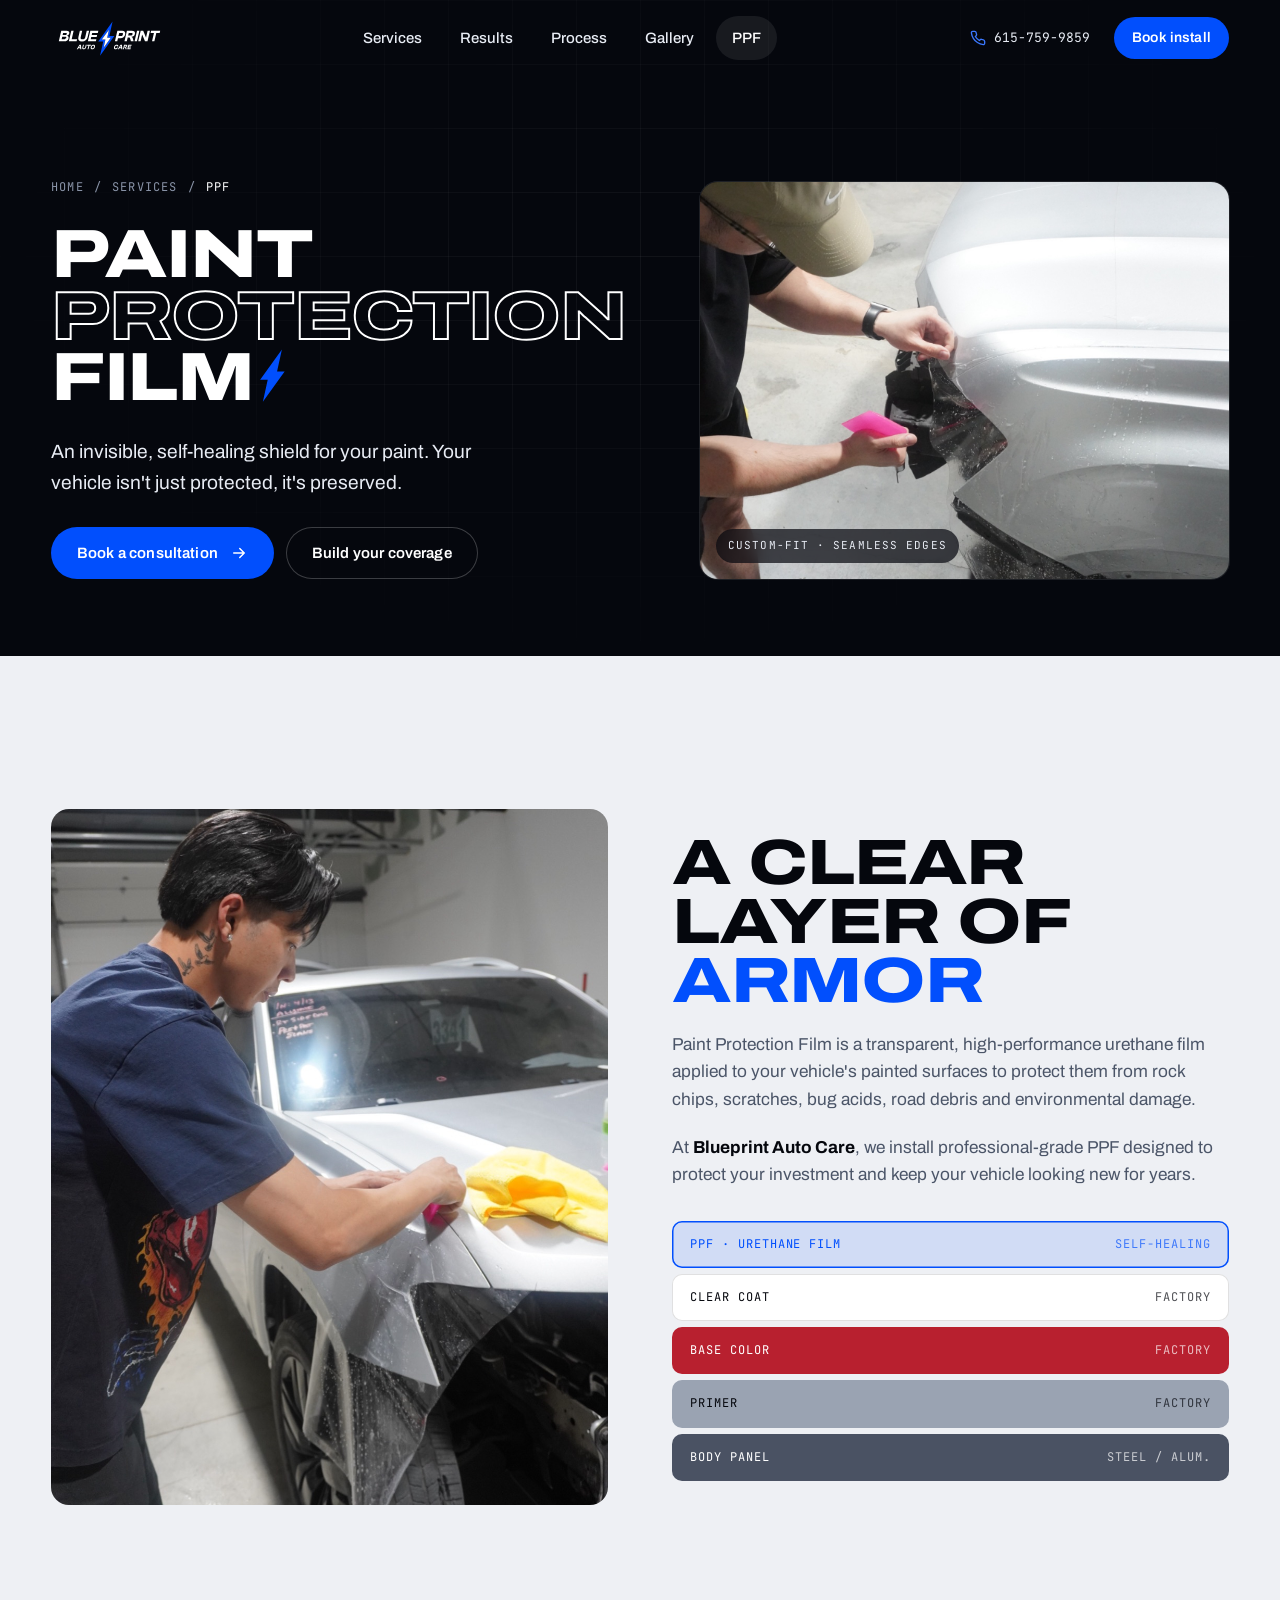
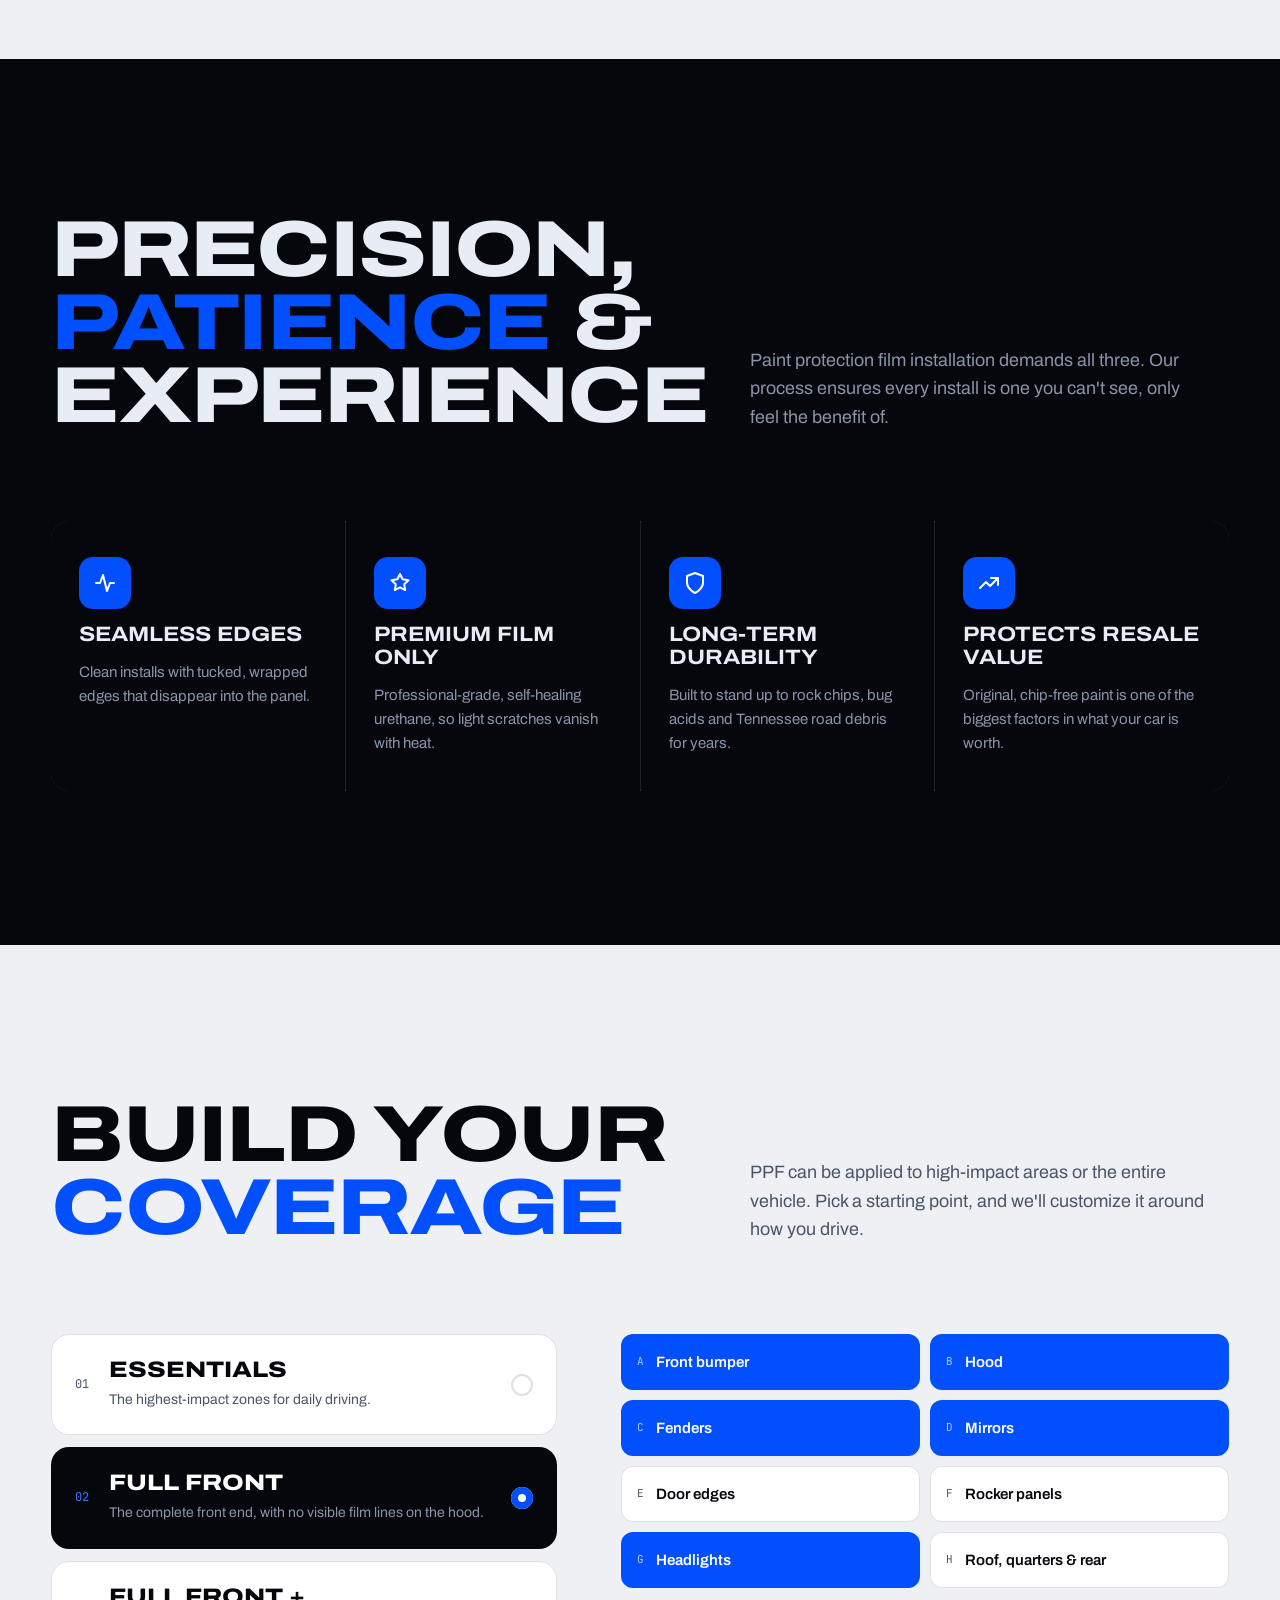
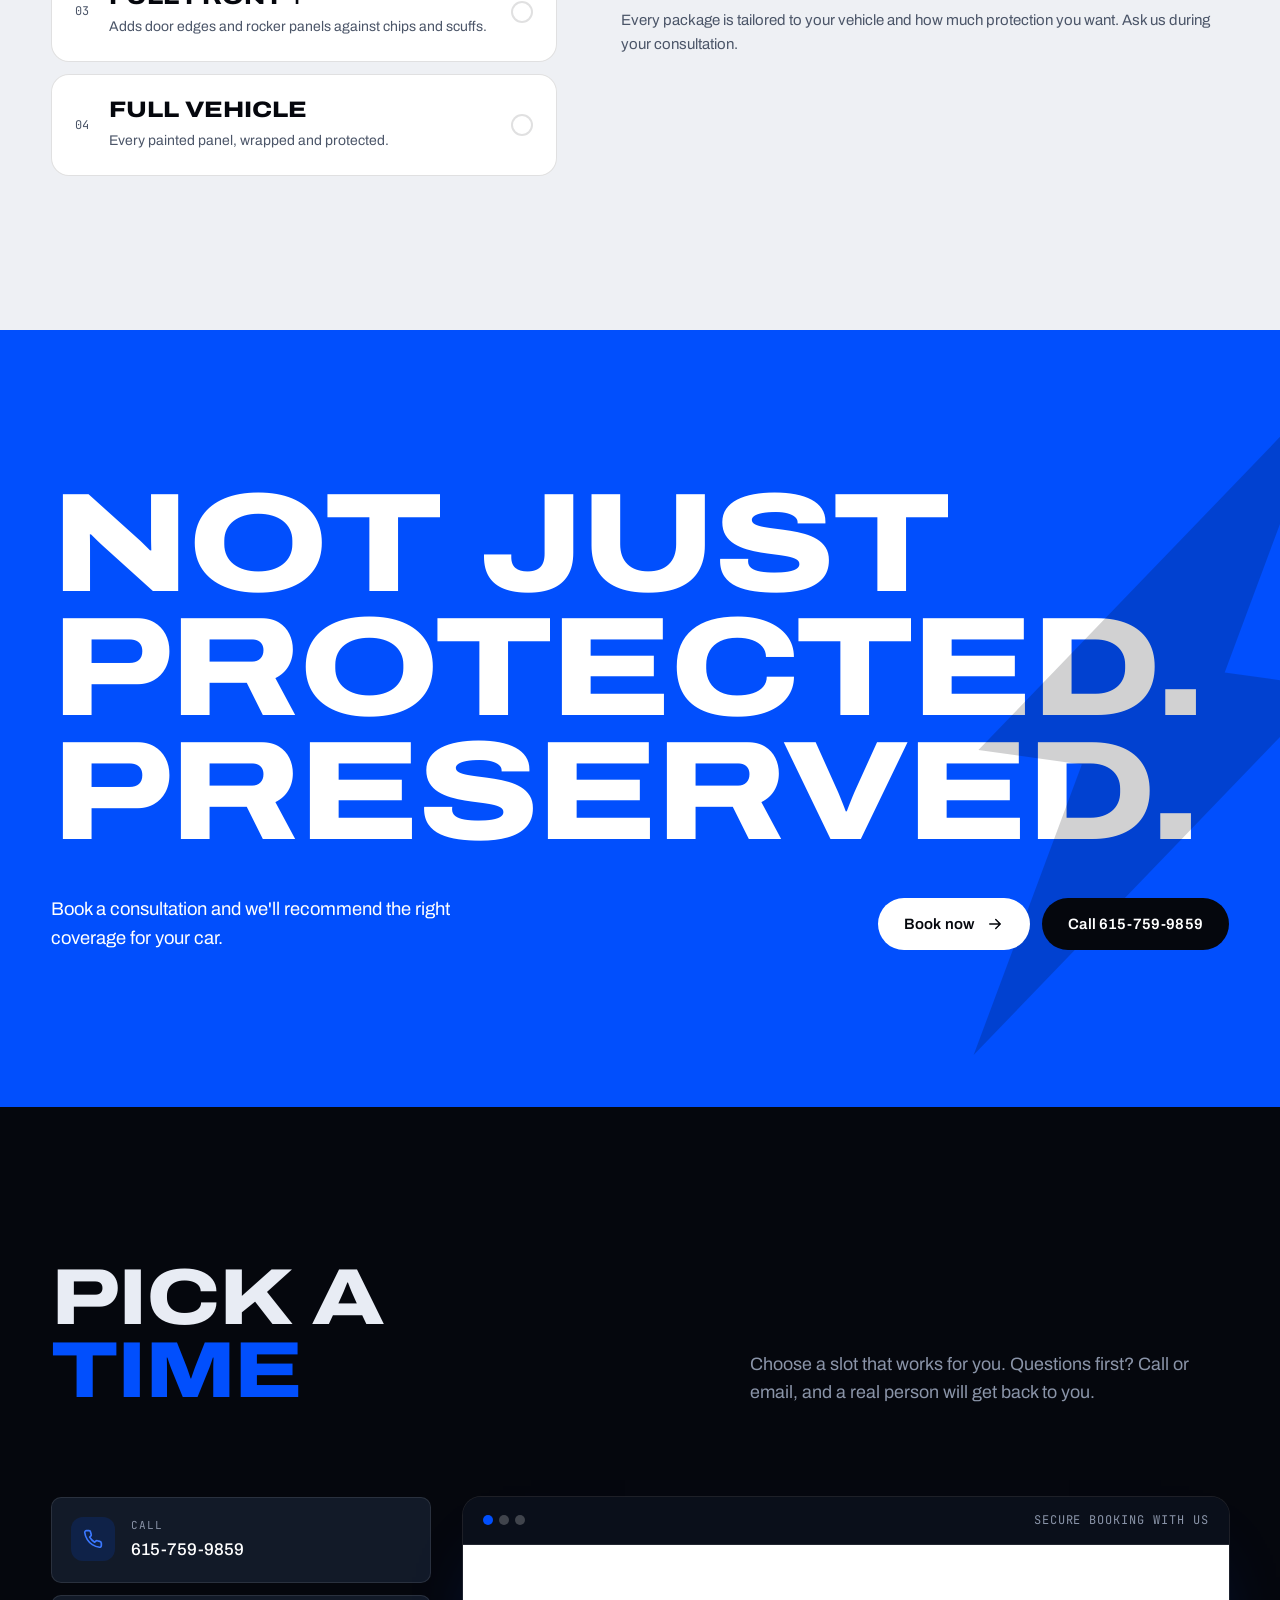
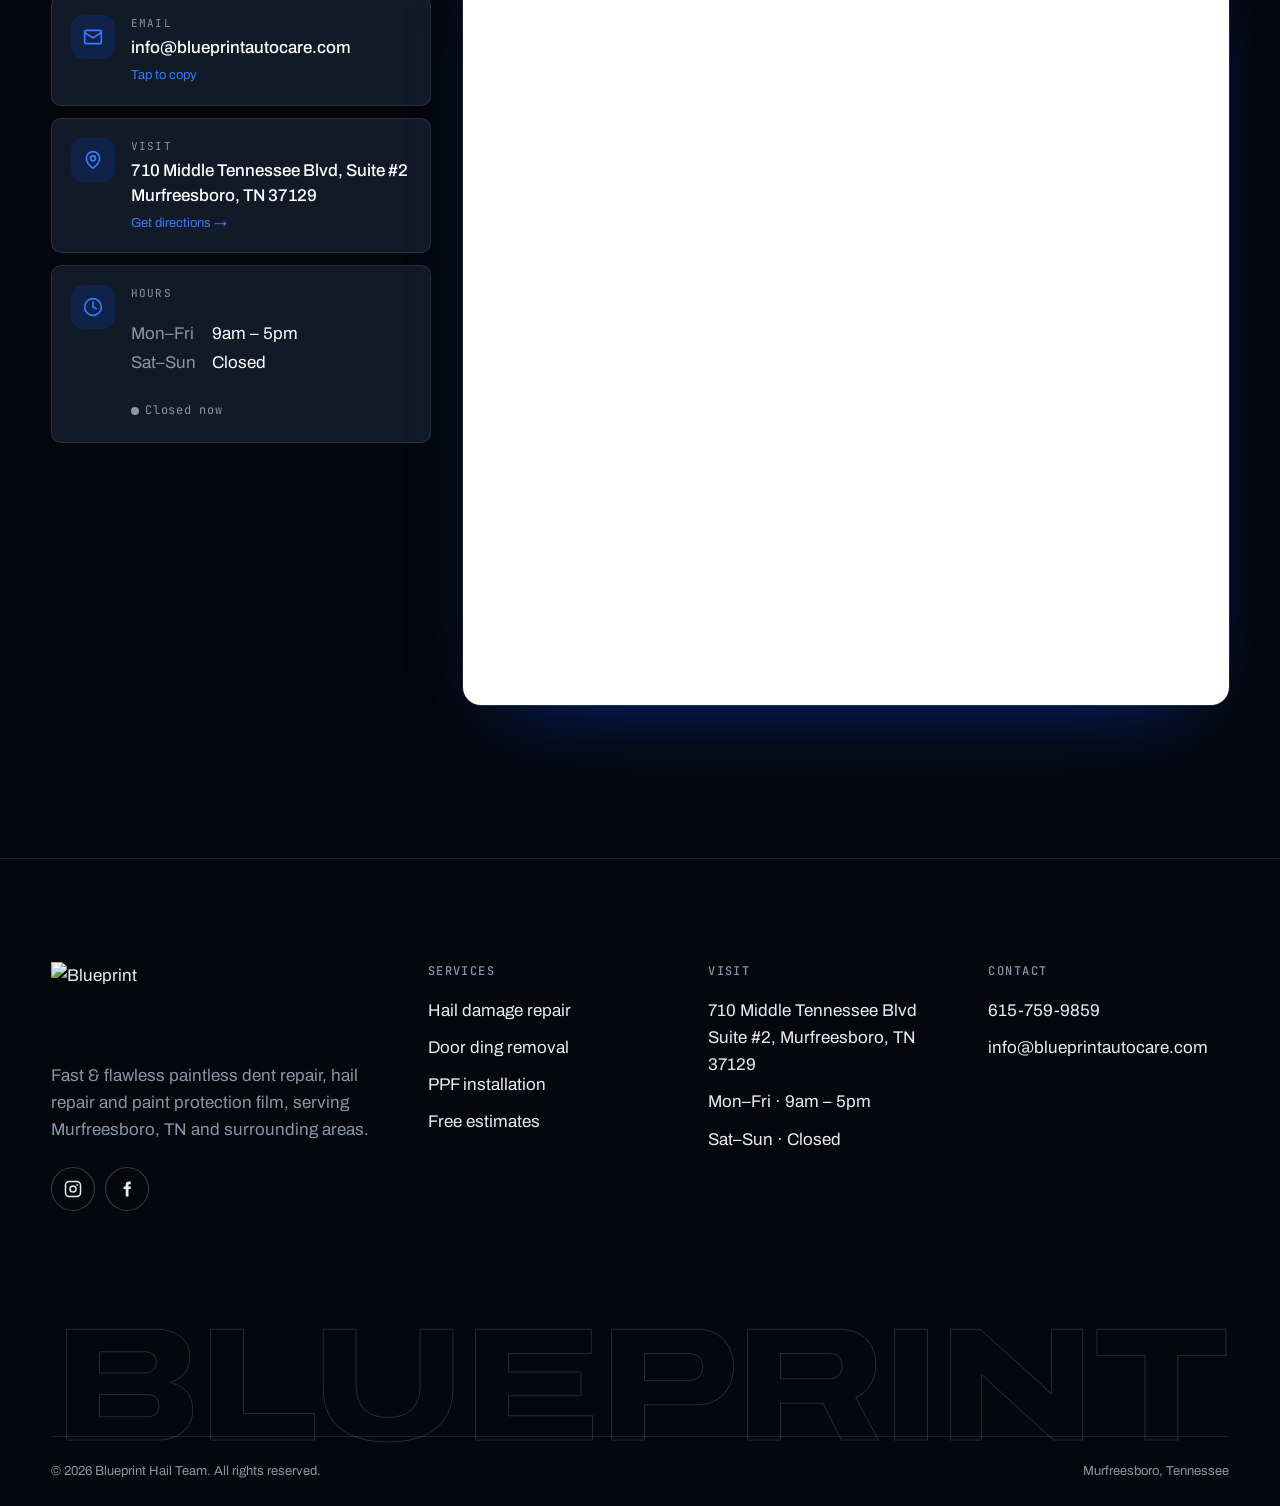
==== commit 1724806f: "Scheduling Added" ====
--- a/ppf.html
+++ b/ppf.html
@@ -254,7 +254,7 @@
 					<div class="scheduler reveal">
 						<div class="scheduler__bar"><span class="scheduler__dots" aria-hidden="true"><i></i><i></i><i></i></span><span>Secure booking with us</span></div>
 						<!-- Google Calendar Appointment Scheduling begin -->
-<iframe src="https://calendar.google.com/calendar/appointments/schedules/AcZssZ2P0lIAbGLiR3K-W4976WwD8EBDW6SEz6bKkScvPcoPEzA7Uhv_6_Kh0KGtB_3BS-S6Pb1pARoO?gv=true" style="border: 0" width="100%" height="600" frameborder="0"></iframe>
+<iframe src="https://calendar.google.com/calendar/appointments/schedules/AcZssZ3xQs1kfRw1D3EmBy63SPdohF120J77RS_fxIB2FsFjP1YgajVEA9izrWqKgwVuy_xCt1-NhyUS?gv=true" style="border: 0" width="100%" height="600" frameborder="0"></iframe>
 <!-- end Google Calendar Appointment Scheduling -->
 					</div>
 				</div>
